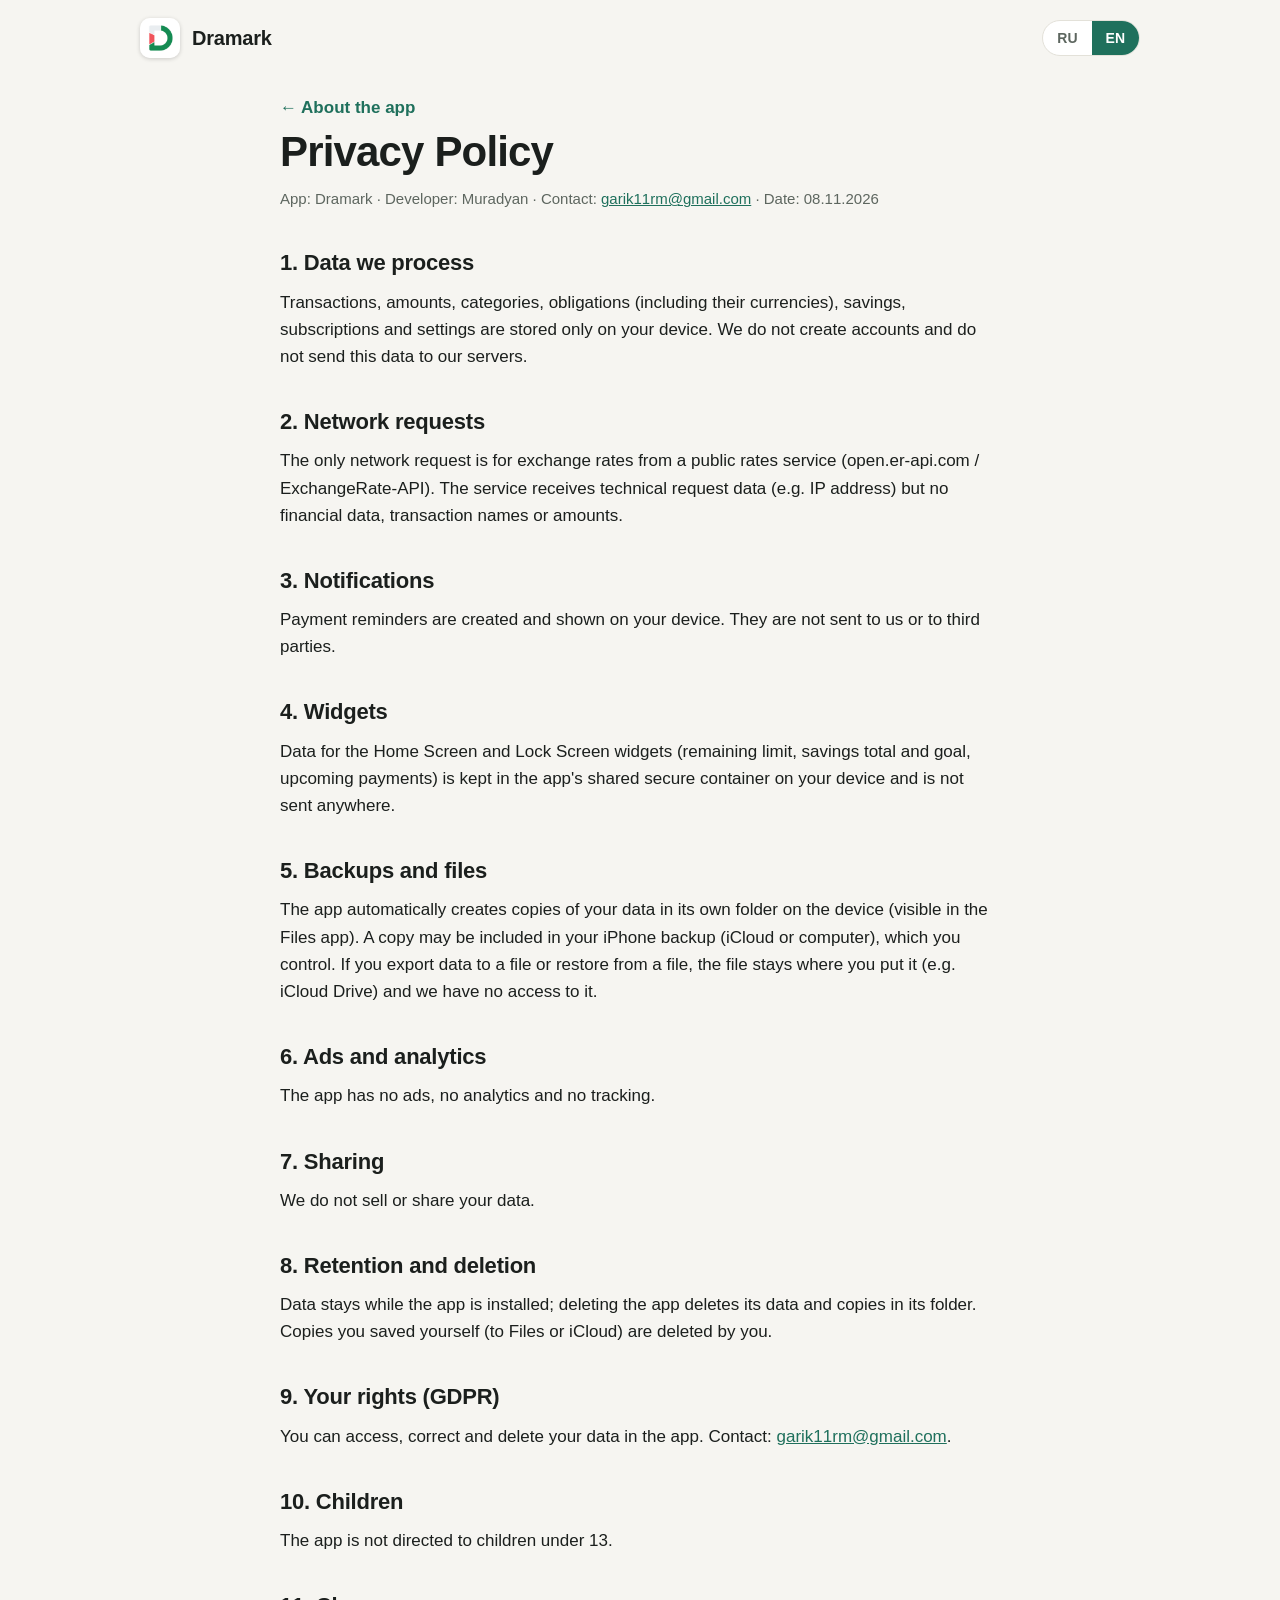
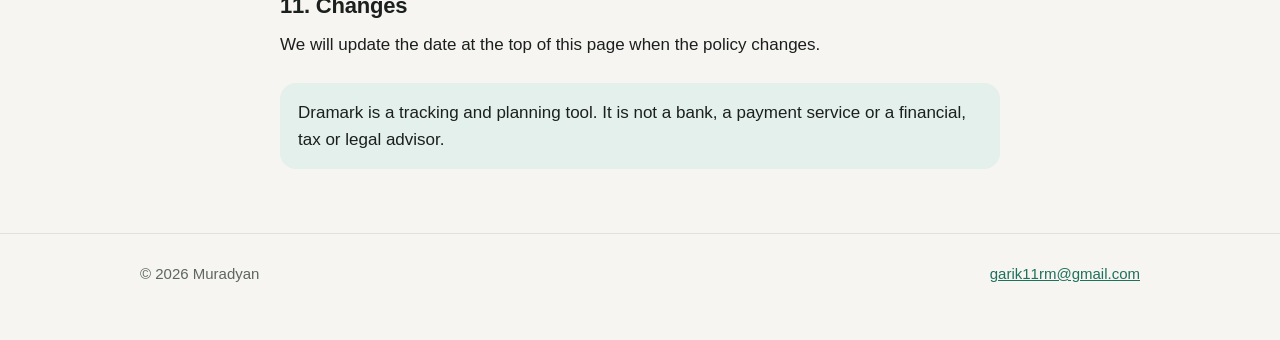
==== privacy/index.html @ 991c8ed9 "index.html" ====
<!doctype html>
<html lang="ru">
<head>
<meta charset="utf-8">
<meta name="viewport" content="width=device-width,initial-scale=1">
<title>Dramark — Политика конфиденциальности / Privacy Policy</title>
<meta name="description" content="Политика конфиденциальности приложения Dramark: данные хранятся только на вашем устройстве. Privacy Policy of the Dramark app.">
<meta name="color-scheme" content="light dark">
<meta name="theme-color" content="#1f705c">
<link rel="icon" type="image/png" href="../favicon.png">
<link rel="apple-touch-icon" href="../apple-touch-icon.png">
<link rel="stylesheet" href="../style.css">
<script>document.documentElement.className+=" js";</script>
</head>
<body><div class="wrap"><header class="top">
<a class="brand" href="../"><img src="../icon.png" alt="" width="40" height="40"><span>Dramark</span></a>
<div class="lang" role="group" aria-label="Language"><button type="button" data-set="ru" aria-pressed="true">RU</button><button type="button" data-set="en" aria-pressed="false">EN</button></div>
</header></div>
<main class="doc">
<a class="back" href="../">← <span data-l="ru">О приложении</span><span data-l="en">About the app</span></a>
<div data-l="ru">
<h1>Политика конфиденциальности</h1>
<p class="meta">Приложение: Dramark · Разработчик: Muradyan · Контакт: <a href="mailto:garik11rm@gmail.com">garik11rm@gmail.com</a> · Дата: 08.11.2026</p>
<h2>1. Какие данные мы обрабатываем</h2><p>Операции, суммы, категории, обязательства (в том числе их валюты), накопления, подписки и настройки хранятся только на вашем устройстве. Мы не создаём аккаунтов и не отправляем эти данные на свои серверы.</p><h2>2. Что отправляется в интернет</h2><p>Единственное обращение к сети — запрос курсов валют к общедоступному сервису (open.er-api.com / ExchangeRate-API). Сервис получает технические данные запроса (например, IP-адрес), но не получает ваши финансовые данные, названия и суммы операций.</p><h2>3. Уведомления</h2><p>Напоминания о платежах создаются и показываются на самом устройстве. Они не передаются нам или третьим лицам.</p><h2>4. Виджеты</h2><p>Данные для виджетов на экранах «Домой» и «Блокировка» (остаток лимита, сумма накоплений и цель, ближайшие платежи) хранятся в общем защищённом контейнере приложения на вашем устройстве и никуда не передаются.</p><h2>5. Резервные копии и файлы</h2><p>Приложение автоматически создаёт копии данных в своей папке на устройстве (она видна в приложении «Файлы»). Копия может войти в резервную копию iPhone (iCloud или компьютер), которой управляете вы. Если вы сохраняете данные в файл или восстанавливаете из файла, файл находится там, куда вы его положили (например, iCloud Drive), и мы к нему доступа не имеем.</p><h2>6. Реклама и аналитика</h2><p>Приложение не содержит рекламы, не использует аналитику и не отслеживает вас.</p><h2>7. Передача третьим лицам</h2><p>Мы не продаём и не передаём ваши данные.</p><h2>8. Хранение и удаление</h2><p>Данные хранятся, пока приложение установлено. Удаление приложения удаляет все данные и копии в его папке. Копии, которые вы сохранили сами (в файлы или iCloud), удаляются вами.</p><h2>9. Ваши права (GDPR)</h2><p>Вы вправе получать доступ к своим данным, исправлять и удалять их — всё это доступно в приложении. По вопросам: <a href="mailto:garik11rm@gmail.com">garik11rm@gmail.com</a>.</p><h2>10. Дети</h2><p>Приложение не предназначено для детей младше 13 лет.</p><h2>11. Изменения</h2><p>При изменении политики мы обновим дату вверху страницы.</p>
<p class="note">Dramark — инструмент учёта и планирования. Это не банк, не платёжный сервис и не финансовый, налоговый или юридический консультант.</p>
</div>
<div data-l="en">
<h1>Privacy Policy</h1>
<p class="meta">App: Dramark · Developer: Muradyan · Contact: <a href="mailto:garik11rm@gmail.com">garik11rm@gmail.com</a> · Date: 08.11.2026</p>
<h2>1. Data we process</h2><p>Transactions, amounts, categories, obligations (including their currencies), savings, subscriptions and settings are stored only on your device. We do not create accounts and do not send this data to our servers.</p><h2>2. Network requests</h2><p>The only network request is for exchange rates from a public rates service (open.er-api.com / ExchangeRate-API). The service receives technical request data (e.g. IP address) but no financial data, transaction names or amounts.</p><h2>3. Notifications</h2><p>Payment reminders are created and shown on your device. They are not sent to us or to third parties.</p><h2>4. Widgets</h2><p>Data for the Home Screen and Lock Screen widgets (remaining limit, savings total and goal, upcoming payments) is kept in the app's shared secure container on your device and is not sent anywhere.</p><h2>5. Backups and files</h2><p>The app automatically creates copies of your data in its own folder on the device (visible in the Files app). A copy may be included in your iPhone backup (iCloud or computer), which you control. If you export data to a file or restore from a file, the file stays where you put it (e.g. iCloud Drive) and we have no access to it.</p><h2>6. Ads and analytics</h2><p>The app has no ads, no analytics and no tracking.</p><h2>7. Sharing</h2><p>We do not sell or share your data.</p><h2>8. Retention and deletion</h2><p>Data stays while the app is installed; deleting the app deletes its data and copies in its folder. Copies you saved yourself (to Files or iCloud) are deleted by you.</p><h2>9. Your rights (GDPR)</h2><p>You can access, correct and delete your data in the app. Contact: <a href="mailto:garik11rm@gmail.com">garik11rm@gmail.com</a>.</p><h2>10. Children</h2><p>The app is not directed to children under 13.</p><h2>11. Changes</h2><p>We will update the date at the top of this page when the policy changes.</p>
<p class="note">Dramark is a tracking and planning tool. It is not a bank, a payment service or a financial, tax or legal advisor.</p>
</div>
</main>
<footer><div class="wrap"><div class="f"><div><p>© 2026 Muradyan</p></div><div><p><a href="mailto:garik11rm@gmail.com">garik11rm@gmail.com</a></p></div></div></div></footer>
<script src="../app.js"></script>
</body></html>
---- style.css ----
:root{
  --bg:#f6f5f1; --card:#ffffff; --text:#1b1f1d; --muted:#5d665f; --line:#e3e1d9;
  --brand:#1f705c; --brand-ink:#ffffff; --brand-soft:#e4f0eb; --burgundy:#8c2f3d;
  --shadow:0 1px 2px rgba(20,30,25,.05),0 8px 28px rgba(20,30,25,.07);
}
@media (prefers-color-scheme:dark){
  :root{--bg:#0f1311; --card:#171c19; --text:#eef1ee; --muted:#9aa59e; --line:#262d29;
    --brand:#31946f; --brand-soft:#16261f; --shadow:0 1px 2px rgba(0,0,0,.4),0 8px 28px rgba(0,0,0,.35);}
}
*{box-sizing:border-box}
html{-webkit-text-size-adjust:100%}
body{margin:0;background:var(--bg);color:var(--text);
  font:17px/1.6 -apple-system,BlinkMacSystemFont,"SF Pro Text","Segoe UI",Roboto,"Helvetica Neue",Arial,sans-serif;
  -webkit-font-smoothing:antialiased}
a{color:var(--brand)} a:hover{text-decoration-thickness:2px}
.wrap{max-width:1040px;margin:0 auto;padding:0 20px}
header.top{display:flex;align-items:center;justify-content:space-between;gap:12px;padding:18px 0}
.brand{display:flex;align-items:center;gap:12px;text-decoration:none;color:var(--text);font-weight:700;font-size:20px;letter-spacing:-.01em}
.brand img{width:40px;height:40px;border-radius:10px;box-shadow:0 1px 4px rgba(0,0,0,.18)}
.lang{display:inline-flex;border:1px solid var(--line);border-radius:999px;overflow:hidden;background:var(--card)}
.lang button{all:unset;cursor:pointer;padding:6px 14px;font-size:14px;font-weight:600;color:var(--muted)}
.lang button[aria-pressed="true"]{background:var(--brand);color:var(--brand-ink)}
.lang button:focus-visible{outline:2px solid var(--brand);outline-offset:-2px}

/* языки: без JS показываются оба, с JS — выбранный */
html.js [data-l]{display:none}
html.js[data-show="ru"] [data-l="ru"],html.js[data-show="en"] [data-l="en"]{display:revert}
html:not(.js) div[data-l="en"]{border-top:1px dashed var(--line);margin-top:2rem;padding-top:1rem}

.hero{display:grid;grid-template-columns:1.15fr .85fr;gap:40px;align-items:center;padding:36px 0 56px}
.hero h1{font-size:clamp(34px,5.4vw,56px);line-height:1.06;letter-spacing:-.025em;margin:0 0 16px}
.hero p.lead{font-size:clamp(18px,2.1vw,21px);color:var(--muted);margin:0 0 24px;max-width:34em}
.pill{display:inline-flex;align-items:center;gap:8px;background:var(--brand-soft);color:var(--brand);
  font-weight:600;font-size:15px;padding:8px 16px;border-radius:999px}
.pill i{width:8px;height:8px;border-radius:50%;background:var(--brand);display:inline-block}
.cta{display:flex;flex-wrap:wrap;gap:12px;align-items:center}
.btn{display:inline-block;text-decoration:none;font-weight:600;padding:12px 22px;border-radius:14px;
  background:var(--brand);color:var(--brand-ink)}
.btn.ghost{background:transparent;color:var(--brand);border:1px solid var(--line)}

/* иллюстрация: карточки в стиле виджетов приложения */
.demo{display:grid;gap:16px;justify-items:center}
.w{width:100%;max-width:330px;border-radius:26px;padding:20px 22px;color:#fff;box-shadow:var(--shadow)}
.w.limit{background:#1f705c}
.w .t{font-size:14px;opacity:.85;margin:0}
.w .v{font-size:36px;font-weight:700;letter-spacing:-.02em;margin:2px 0 12px;font-variant-numeric:tabular-nums}
.bar{height:10px;border-radius:99px;background:rgba(255,255,255,.28);overflow:hidden}
.bar b{display:block;height:100%;background:#fff;border-radius:99px}
.w .s{display:flex;justify-content:space-between;font-size:13px;opacity:.9;margin-top:8px}
.w.save{background:var(--card);color:var(--text);border:1px solid var(--line)}
.w.save .t{color:var(--muted);opacity:1}
.w.save .bar{background:var(--brand-soft)} .w.save .bar b{background:var(--brand)}
.w.pay{background:var(--card);color:var(--text);border:1px solid var(--line)}
.w.pay .t{color:var(--muted);opacity:1;margin-bottom:8px}
.row{display:flex;justify-content:space-between;gap:12px;padding:7px 0;border-top:1px solid var(--line);font-size:15px}
.row:first-of-type{border-top:0}.row span:last-child{font-variant-numeric:tabular-nums;font-weight:600}
.row small{color:var(--muted);display:block;font-size:12px;line-height:1.2}

h2{font-size:clamp(26px,3.4vw,34px);letter-spacing:-.02em;margin:0 0 8px}
.sub{color:var(--muted);margin:0 0 28px}
.grid{display:grid;grid-template-columns:repeat(3,1fr);gap:16px}
.card{background:var(--card);border:1px solid var(--line);border-radius:22px;padding:24px;box-shadow:var(--shadow)}
.card .ic{width:44px;height:44px;border-radius:13px;background:var(--brand-soft);color:var(--brand);
  display:grid;place-items:center;margin-bottom:14px}
.card svg{width:24px;height:24px;stroke:currentColor;fill:none;stroke-width:1.8;stroke-linecap:round;stroke-linejoin:round}
.card h3{font-size:19px;margin:0 0 6px;letter-spacing:-.01em}
.card p{margin:0;color:var(--muted);font-size:16px;line-height:1.55}
.facts{display:flex;flex-wrap:wrap;gap:10px;margin:28px 0 0;padding:0;list-style:none}
.facts li{border:1px solid var(--line);background:var(--card);border-radius:999px;padding:8px 16px;font-size:15px;color:var(--muted)}

.priv{margin:64px 0;background:var(--brand);color:#fff;border-radius:28px;padding:40px;display:grid;
  grid-template-columns:1fr auto;gap:24px;align-items:center}
.priv h2{margin:0 0 8px;color:#fff}.priv p{margin:0;opacity:.92;max-width:36em}
.priv .btn{background:#fff;color:#1f705c;white-space:nowrap}
footer{border-top:1px solid var(--line);padding:28px 0 48px;color:var(--muted);font-size:15px}
footer .f{display:flex;flex-wrap:wrap;gap:8px 24px;justify-content:space-between}
footer p{margin:0 0 6px}

/* страница политики */
.doc{max-width:760px;margin:0 auto;padding:12px 20px 40px}
.doc h1{font-size:clamp(30px,4.6vw,42px);letter-spacing:-.02em;line-height:1.1;margin:8px 0 12px}
.meta{color:var(--muted);font-size:15px;margin:0 0 28px}
.doc h2{font-size:22px;margin:34px 0 8px;letter-spacing:-.01em}
.doc p{margin:0 0 14px}
.doc .note{background:var(--brand-soft);border-radius:16px;padding:16px 18px;color:var(--text);margin:24px 0}
.back{display:inline-block;margin:6px 0 0;text-decoration:none;font-weight:600}

@media (max-width:820px){
  .hero{grid-template-columns:1fr;gap:28px;padding-top:12px}
  .grid{grid-template-columns:1fr 1fr}
  .priv{grid-template-columns:1fr;padding:28px 24px}
}
@media (max-width:560px){
  body{font-size:16px}
  .grid{grid-template-columns:1fr}
  .brand{font-size:18px}
}
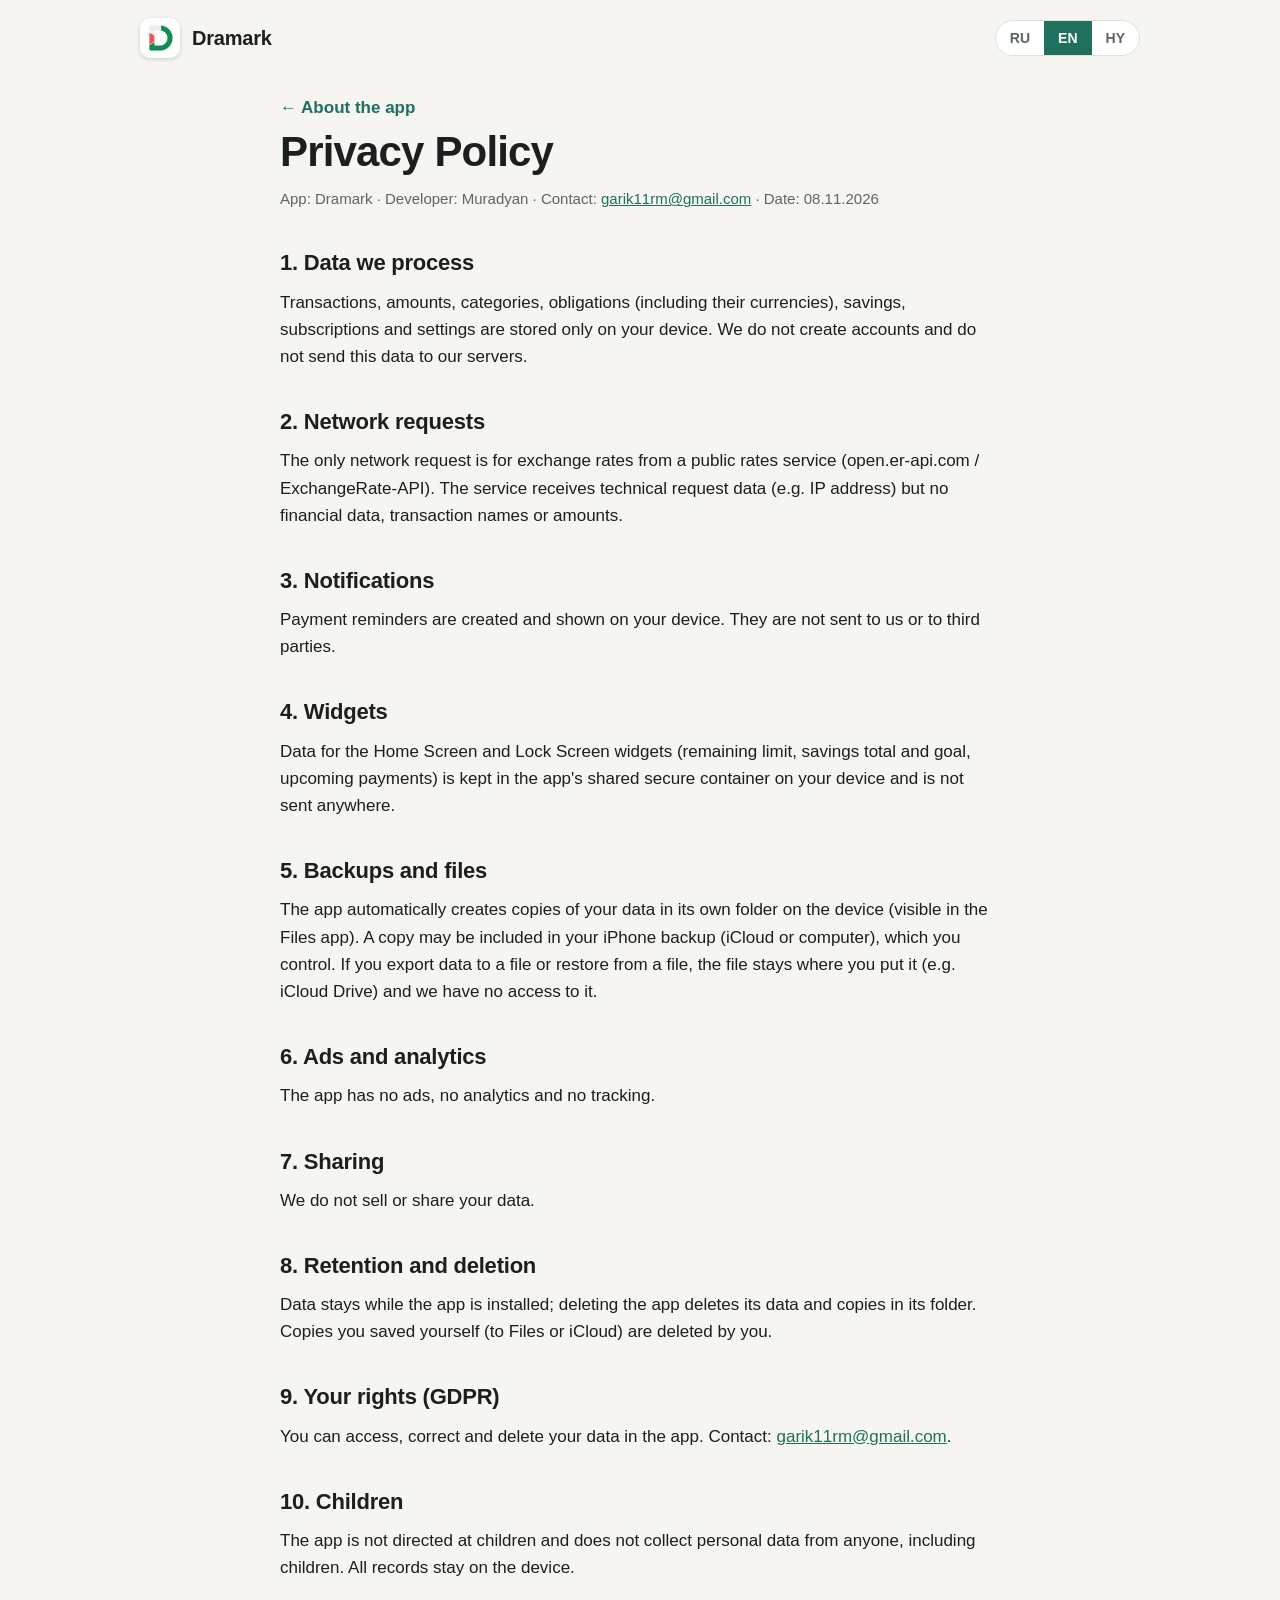
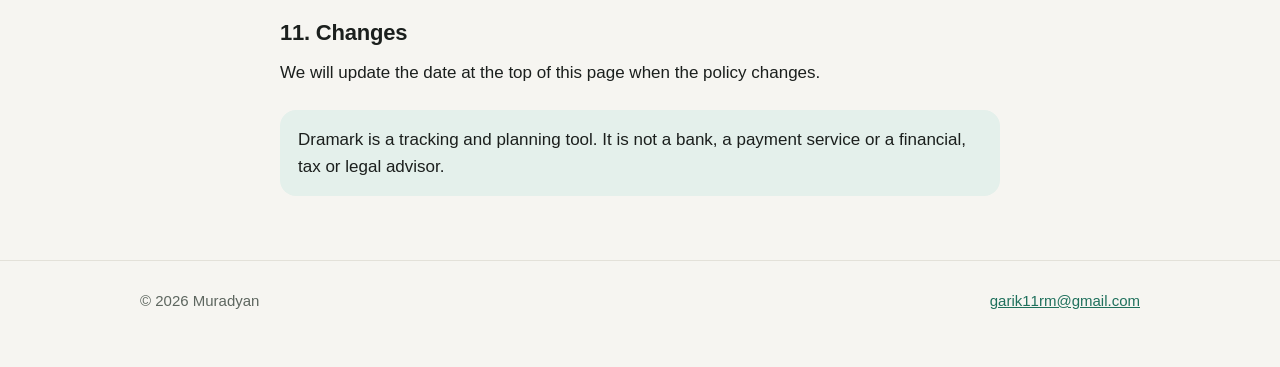
==== commit 2ad10931: "Add files via upload" ====
--- a/privacy/index.html
+++ b/privacy/index.html
@@ -3,7 +3,7 @@
 <head>
 <meta charset="utf-8">
 <meta name="viewport" content="width=device-width,initial-scale=1">
-<title>Dramark — Политика конфиденциальности / Privacy Policy</title>
+<title>Dramark — Политика конфиденциальности / Privacy Policy / Գաղտնիության քաղաքականություն</title>
 <meta name="description" content="Политика конфиденциальности приложения Dramark: данные хранятся только на вашем устройстве. Privacy Policy of the Dramark app.">
 <meta name="color-scheme" content="light dark">
 <meta name="theme-color" content="#1f705c">
@@ -14,23 +14,14 @@
 </head>
 <body><div class="wrap"><header class="top">
 <a class="brand" href="../"><img src="../icon.png" alt="" width="40" height="40"><span>Dramark</span></a>
-<div class="lang" role="group" aria-label="Language"><button type="button" data-set="ru" aria-pressed="true">RU</button><button type="button" data-set="en" aria-pressed="false">EN</button></div>
+<div class="lang" role="group" aria-label="Language"><button type="button" data-set="ru" aria-pressed="true">RU</button><button type="button" data-set="en" aria-pressed="false">EN</button><button type="button" data-set="hy" aria-pressed="false">HY</button></div>
 </header></div>
 <main class="doc">
-<a class="back" href="../">← <span data-l="ru">О приложении</span><span data-l="en">About the app</span></a>
-<div data-l="ru">
-<h1>Политика конфиденциальности</h1>
-<p class="meta">Приложение: Dramark · Разработчик: Muradyan · Контакт: <a href="mailto:garik11rm@gmail.com">garik11rm@gmail.com</a> · Дата: 08.11.2026</p>
-<h2>1. Какие данные мы обрабатываем</h2><p>Операции, суммы, категории, обязательства (в том числе их валюты), накопления, подписки и настройки хранятся только на вашем устройстве. Мы не создаём аккаунтов и не отправляем эти данные на свои серверы.</p><h2>2. Что отправляется в интернет</h2><p>Единственное обращение к сети — запрос курсов валют к общедоступному сервису (open.er-api.com / ExchangeRate-API). Сервис получает технические данные запроса (например, IP-адрес), но не получает ваши финансовые данные, названия и суммы операций.</p><h2>3. Уведомления</h2><p>Напоминания о платежах создаются и показываются на самом устройстве. Они не передаются нам или третьим лицам.</p><h2>4. Виджеты</h2><p>Данные для виджетов на экранах «Домой» и «Блокировка» (остаток лимита, сумма накоплений и цель, ближайшие платежи) хранятся в общем защищённом контейнере приложения на вашем устройстве и никуда не передаются.</p><h2>5. Резервные копии и файлы</h2><p>Приложение автоматически создаёт копии данных в своей папке на устройстве (она видна в приложении «Файлы»). Копия может войти в резервную копию iPhone (iCloud или компьютер), которой управляете вы. Если вы сохраняете данные в файл или восстанавливаете из файла, файл находится там, куда вы его положили (например, iCloud Drive), и мы к нему доступа не имеем.</p><h2>6. Реклама и аналитика</h2><p>Приложение не содержит рекламы, не использует аналитику и не отслеживает вас.</p><h2>7. Передача третьим лицам</h2><p>Мы не продаём и не передаём ваши данные.</p><h2>8. Хранение и удаление</h2><p>Данные хранятся, пока приложение установлено. Удаление приложения удаляет все данные и копии в его папке. Копии, которые вы сохранили сами (в файлы или iCloud), удаляются вами.</p><h2>9. Ваши права (GDPR)</h2><p>Вы вправе получать доступ к своим данным, исправлять и удалять их — всё это доступно в приложении. По вопросам: <a href="mailto:garik11rm@gmail.com">garik11rm@gmail.com</a>.</p><h2>10. Дети</h2><p>Приложение не предназначено для детей младше 13 лет.</p><h2>11. Изменения</h2><p>При изменении политики мы обновим дату вверху страницы.</p>
-<p class="note">Dramark — инструмент учёта и планирования. Это не банк, не платёжный сервис и не финансовый, налоговый или юридический консультант.</p>
-</div>
-<div data-l="en">
-<h1>Privacy Policy</h1>
-<p class="meta">App: Dramark · Developer: Muradyan · Contact: <a href="mailto:garik11rm@gmail.com">garik11rm@gmail.com</a> · Date: 08.11.2026</p>
-<h2>1. Data we process</h2><p>Transactions, amounts, categories, obligations (including their currencies), savings, subscriptions and settings are stored only on your device. We do not create accounts and do not send this data to our servers.</p><h2>2. Network requests</h2><p>The only network request is for exchange rates from a public rates service (open.er-api.com / ExchangeRate-API). The service receives technical request data (e.g. IP address) but no financial data, transaction names or amounts.</p><h2>3. Notifications</h2><p>Payment reminders are created and shown on your device. They are not sent to us or to third parties.</p><h2>4. Widgets</h2><p>Data for the Home Screen and Lock Screen widgets (remaining limit, savings total and goal, upcoming payments) is kept in the app's shared secure container on your device and is not sent anywhere.</p><h2>5. Backups and files</h2><p>The app automatically creates copies of your data in its own folder on the device (visible in the Files app). A copy may be included in your iPhone backup (iCloud or computer), which you control. If you export data to a file or restore from a file, the file stays where you put it (e.g. iCloud Drive) and we have no access to it.</p><h2>6. Ads and analytics</h2><p>The app has no ads, no analytics and no tracking.</p><h2>7. Sharing</h2><p>We do not sell or share your data.</p><h2>8. Retention and deletion</h2><p>Data stays while the app is installed; deleting the app deletes its data and copies in its folder. Copies you saved yourself (to Files or iCloud) are deleted by you.</p><h2>9. Your rights (GDPR)</h2><p>You can access, correct and delete your data in the app. Contact: <a href="mailto:garik11rm@gmail.com">garik11rm@gmail.com</a>.</p><h2>10. Children</h2><p>The app is not directed to children under 13.</p><h2>11. Changes</h2><p>We will update the date at the top of this page when the policy changes.</p>
-<p class="note">Dramark is a tracking and planning tool. It is not a bank, a payment service or a financial, tax or legal advisor.</p>
-</div>
+<a class="back" href="../">← <span data-l="ru">О приложении</span><span data-l="en">About the app</span><span data-l="hy">Հավելվածի մասին</span></a>
+<div data-l="ru"><h1>Политика конфиденциальности</h1><p class="meta">Приложение: Dramark · Разработчик: Muradyan · Контакт: <a href="mailto:garik11rm@gmail.com">garik11rm@gmail.com</a> · Дата: 08.11.2026</p><h2>1. Какие данные мы обрабатываем</h2><p>Операции, суммы, категории, обязательства (в том числе их валюты), накопления, подписки и настройки хранятся только на вашем устройстве. Мы не создаём аккаунтов и не отправляем эти данные на свои серверы.</p><h2>2. Что отправляется в интернет</h2><p>Единственное обращение к сети — запрос курсов валют к общедоступному сервису (open.er-api.com / ExchangeRate-API). Сервис получает технические данные запроса (например, IP-адрес), но не получает ваши финансовые данные, названия и суммы операций.</p><h2>3. Уведомления</h2><p>Напоминания о платежах создаются и показываются на самом устройстве. Они не передаются нам или третьим лицам.</p><h2>4. Виджеты</h2><p>Данные для виджетов на экранах «Домой» и «Блокировка» (остаток лимита, сумма накоплений и цель, ближайшие платежи) хранятся в общем защищённом контейнере приложения на вашем устройстве и никуда не передаются.</p><h2>5. Резервные копии и файлы</h2><p>Приложение автоматически создаёт копии данных в своей папке на устройстве (она видна в приложении «Файлы»). Копия может войти в резервную копию iPhone (iCloud или компьютер), которой управляете вы. Если вы сохраняете данные в файл или восстанавливаете из файла, файл находится там, куда вы его положили (например, iCloud Drive), и мы к нему доступа не имеем.</p><h2>6. Реклама и аналитика</h2><p>Приложение не содержит рекламы, не использует аналитику и не отслеживает вас.</p><h2>7. Передача третьим лицам</h2><p>Мы не продаём и не передаём ваши данные.</p><h2>8. Хранение и удаление</h2><p>Данные хранятся, пока приложение установлено. Удаление приложения удаляет все данные и копии в его папке. Копии, которые вы сохранили сами (в файлы или iCloud), удаляются вами.</p><h2>9. Ваши права (GDPR)</h2><p>Вы вправе получать доступ к своим данным, исправлять и удалять их — всё это доступно в приложении. По вопросам: <a href="mailto:garik11rm@gmail.com">garik11rm@gmail.com</a>.</p><h2>10. Дети</h2><p>Приложение не ориентировано на детей и не собирает персональные данные ни у кого, в том числе у детей. Все записи остаются на устройстве.</p><h2>11. Изменения</h2><p>При изменении политики мы обновим дату вверху страницы.</p><p class="note">Dramark — инструмент учёта и планирования. Это не банк, не платёжный сервис и не финансовый, налоговый или юридический консультант.</p></div>
+<div data-l="en"><h1>Privacy Policy</h1><p class="meta">App: Dramark · Developer: Muradyan · Contact: <a href="mailto:garik11rm@gmail.com">garik11rm@gmail.com</a> · Date: 08.11.2026</p><h2>1. Data we process</h2><p>Transactions, amounts, categories, obligations (including their currencies), savings, subscriptions and settings are stored only on your device. We do not create accounts and do not send this data to our servers.</p><h2>2. Network requests</h2><p>The only network request is for exchange rates from a public rates service (open.er-api.com / ExchangeRate-API). The service receives technical request data (e.g. IP address) but no financial data, transaction names or amounts.</p><h2>3. Notifications</h2><p>Payment reminders are created and shown on your device. They are not sent to us or to third parties.</p><h2>4. Widgets</h2><p>Data for the Home Screen and Lock Screen widgets (remaining limit, savings total and goal, upcoming payments) is kept in the app's shared secure container on your device and is not sent anywhere.</p><h2>5. Backups and files</h2><p>The app automatically creates copies of your data in its own folder on the device (visible in the Files app). A copy may be included in your iPhone backup (iCloud or computer), which you control. If you export data to a file or restore from a file, the file stays where you put it (e.g. iCloud Drive) and we have no access to it.</p><h2>6. Ads and analytics</h2><p>The app has no ads, no analytics and no tracking.</p><h2>7. Sharing</h2><p>We do not sell or share your data.</p><h2>8. Retention and deletion</h2><p>Data stays while the app is installed; deleting the app deletes its data and copies in its folder. Copies you saved yourself (to Files or iCloud) are deleted by you.</p><h2>9. Your rights (GDPR)</h2><p>You can access, correct and delete your data in the app. Contact: <a href="mailto:garik11rm@gmail.com">garik11rm@gmail.com</a>.</p><h2>10. Children</h2><p>The app is not directed at children and does not collect personal data from anyone, including children. All records stay on the device.</p><h2>11. Changes</h2><p>We will update the date at the top of this page when the policy changes.</p><p class="note">Dramark is a tracking and planning tool. It is not a bank, a payment service or a financial, tax or legal advisor.</p></div>
+<div data-l="hy"><h1>Գաղտնիության քաղաքականություն</h1><p class="meta">Հավելված՝ Dramark · Մշակող՝ Muradyan · Կապ՝ <a href="mailto:garik11rm@gmail.com">garik11rm@gmail.com</a> · Ամսաթիվ՝ 08.11.2026</p><h2>1. Ինչ տվյալներ ենք մշակում</h2><p>Գործարքները, գումարները, կատեգորիաները, պարտավորությունները (այդ թվում՝ դրանց արժույթները), խնայողությունները, բաժանորդագրությունները և կարգավորումները պահվում են միայն ձեր սարքում։ Մենք հաշիվներ չենք ստեղծում և այս տվյալները չենք ուղարկում մեր սերվերներին։</p><h2>2. Ինչ է ուղարկվում ինտերնետ</h2><p>Ցանցային միակ հարցումը արժույթների փոխարժեքների հարցումն է հանրային ծառայությունից (open.er-api.com / ExchangeRate-API)։ Ծառայությունը ստանում է հարցման տեխնիկական տվյալները (օրինակ՝ IP հասցեն), բայց չի ստանում ձեր ֆինանսական տվյալները, գործարքների անվանումները և գումարները։</p><h2>3. Ծանուցումներ</h2><p>Վճարումների հիշեցումները ստեղծվում և ցուցադրվում են հենց սարքում։ Դրանք չեն փոխանցվում մեզ կամ երրորդ կողմերին։</p><h2>4. Վիջեթներ</h2><p>«Գլխավոր» և կողպման էկրանների վիջեթների տվյալները (ծախսերի սահմանի մնացորդ, խնայողությունների գումար և նպատակ, մոտակա վճարումներ) պահվում են հավելվածի ընդհանուր պաշտպանված կոնտեյներում ձեր սարքում և ոչ ոքի չեն փոխանցվում։</p><h2>5. Պահուստային պատճեններ և ֆայլեր</h2><p>Հավելվածն ինքնաբերաբար ստեղծում է տվյալների պատճեններ սարքում՝ իր թղթապանակում (այն երևում է «Ֆայլեր» հավելվածում)։ Պատճենը կարող է ներառվել ձեր iPhone-ի պահուստային պատճենում (iCloud կամ համակարգիչ), որը կառավարում եք դուք։ Եթե տվյալները պահում եք ֆայլի մեջ կամ վերականգնում ֆայլից, ֆայլը գտնվում է այնտեղ, որտեղ դուք այն դրել եք (օրինակ՝ iCloud Drive-ում), և մենք դրան հասանելիություն չունենք։</p><h2>6. Գովազդ և վերլուծություն</h2><p>Հավելվածը գովազդ չի պարունակում, վերլուծություն չի օգտագործում և չի հետևում ձեզ։</p><h2>7. Փոխանցում երրորդ կողմերին</h2><p>Մենք չենք վաճառում և չենք փոխանցում ձեր տվյալները։</p><h2>8. Պահպանում և ջնջում</h2><p>Տվյալները պահվում են, քանի դեռ հավելվածը տեղադրված է։ Հավելվածը ջնջելիս ջնջվում են դրա թղթապանակի բոլոր տվյալներն ու պատճենները։ Այն պատճենները, որոնք դուք ինքներդ եք պահել (ֆայլերում կամ iCloud-ում), ջնջում եք դուք։</p><h2>9. Ձեր իրավունքները (GDPR)</h2><p>Դուք իրավունք ունեք ստանալ մուտք դեպի ձեր տվյալները, ուղղել և ջնջել դրանք. այս ամենը հասանելի է հավելվածում։ Հարցերի դեպքում՝ <a href="mailto:garik11rm@gmail.com">garik11rm@gmail.com</a>։</p><h2>10. Երեխաներ</h2><p>Հավելվածը ուղղված չէ երեխաներին և որևէ մեկից՝ այդ թվում երեխաներից, անձնական տվյալներ չի հավաքում։ Բոլոր գրառումները մնում են սարքում։</p><h2>11. Փոփոխություններ</h2><p>Քաղաքականության փոփոխության դեպքում մենք կթարմացնենք էջի վերևում նշված ամսաթիվը։</p><p class="note">Dramark-ը հաշվառման և պլանավորման գործիք է։ Այն բանկ չէ, վճարային ծառայություն չէ և ֆինանսական, հարկային կամ իրավաբանական խորհրդատու չէ։</p></div>
 </main>
 <footer><div class="wrap"><div class="f"><div><p>© 2026 Muradyan</p></div><div><p><a href="mailto:garik11rm@gmail.com">garik11rm@gmail.com</a></p></div></div></div></footer>
 <script src="../app.js"></script>
-</body></html>
+</body></html>
--- a/style.css
+++ b/style.css
@@ -10,7 +10,7 @@
 *{box-sizing:border-box}
 html{-webkit-text-size-adjust:100%}
 body{margin:0;background:var(--bg);color:var(--text);
-  font:17px/1.6 -apple-system,BlinkMacSystemFont,"SF Pro Text","Segoe UI",Roboto,"Helvetica Neue",Arial,sans-serif;
+  font:17px/1.6 -apple-system,BlinkMacSystemFont,"SF Pro Text","Segoe UI",Roboto,"Helvetica Neue","Noto Sans Armenian",Sylfaen,Arial,sans-serif;
   -webkit-font-smoothing:antialiased}
 a{color:var(--brand)} a:hover{text-decoration-thickness:2px}
 .wrap{max-width:1040px;margin:0 auto;padding:0 20px}
@@ -24,8 +24,8 @@
 
 /* языки: без JS показываются оба, с JS — выбранный */
 html.js [data-l]{display:none}
-html.js[data-show="ru"] [data-l="ru"],html.js[data-show="en"] [data-l="en"]{display:revert}
-html:not(.js) div[data-l="en"]{border-top:1px dashed var(--line);margin-top:2rem;padding-top:1rem}
+html.js[data-show="ru"] [data-l="ru"],html.js[data-show="en"] [data-l="en"],html.js[data-show="hy"] [data-l="hy"]{display:revert}
+html:not(.js) div[data-l="en"],html:not(.js) div[data-l="hy"]{border-top:1px dashed var(--line);margin-top:2rem;padding-top:1rem}
 
 .hero{display:grid;grid-template-columns:1.15fr .85fr;gap:40px;align-items:center;padding:36px 0 56px}
 .hero h1{font-size:clamp(34px,5.4vw,56px);line-height:1.06;letter-spacing:-.025em;margin:0 0 16px}
@@ -88,7 +88,8 @@
 @media (max-width:820px){
   .hero{grid-template-columns:1fr;gap:28px;padding-top:12px}
   .grid{grid-template-columns:1fr 1fr}
-  .priv{grid-template-columns:1fr;padding:28px 24px}
+  .priv{grid-template-columns:minmax(0,1fr);padding:28px 24px}
+  .priv .btn{white-space:normal;text-align:center}
 }
 @media (max-width:560px){
   body{font-size:16px}
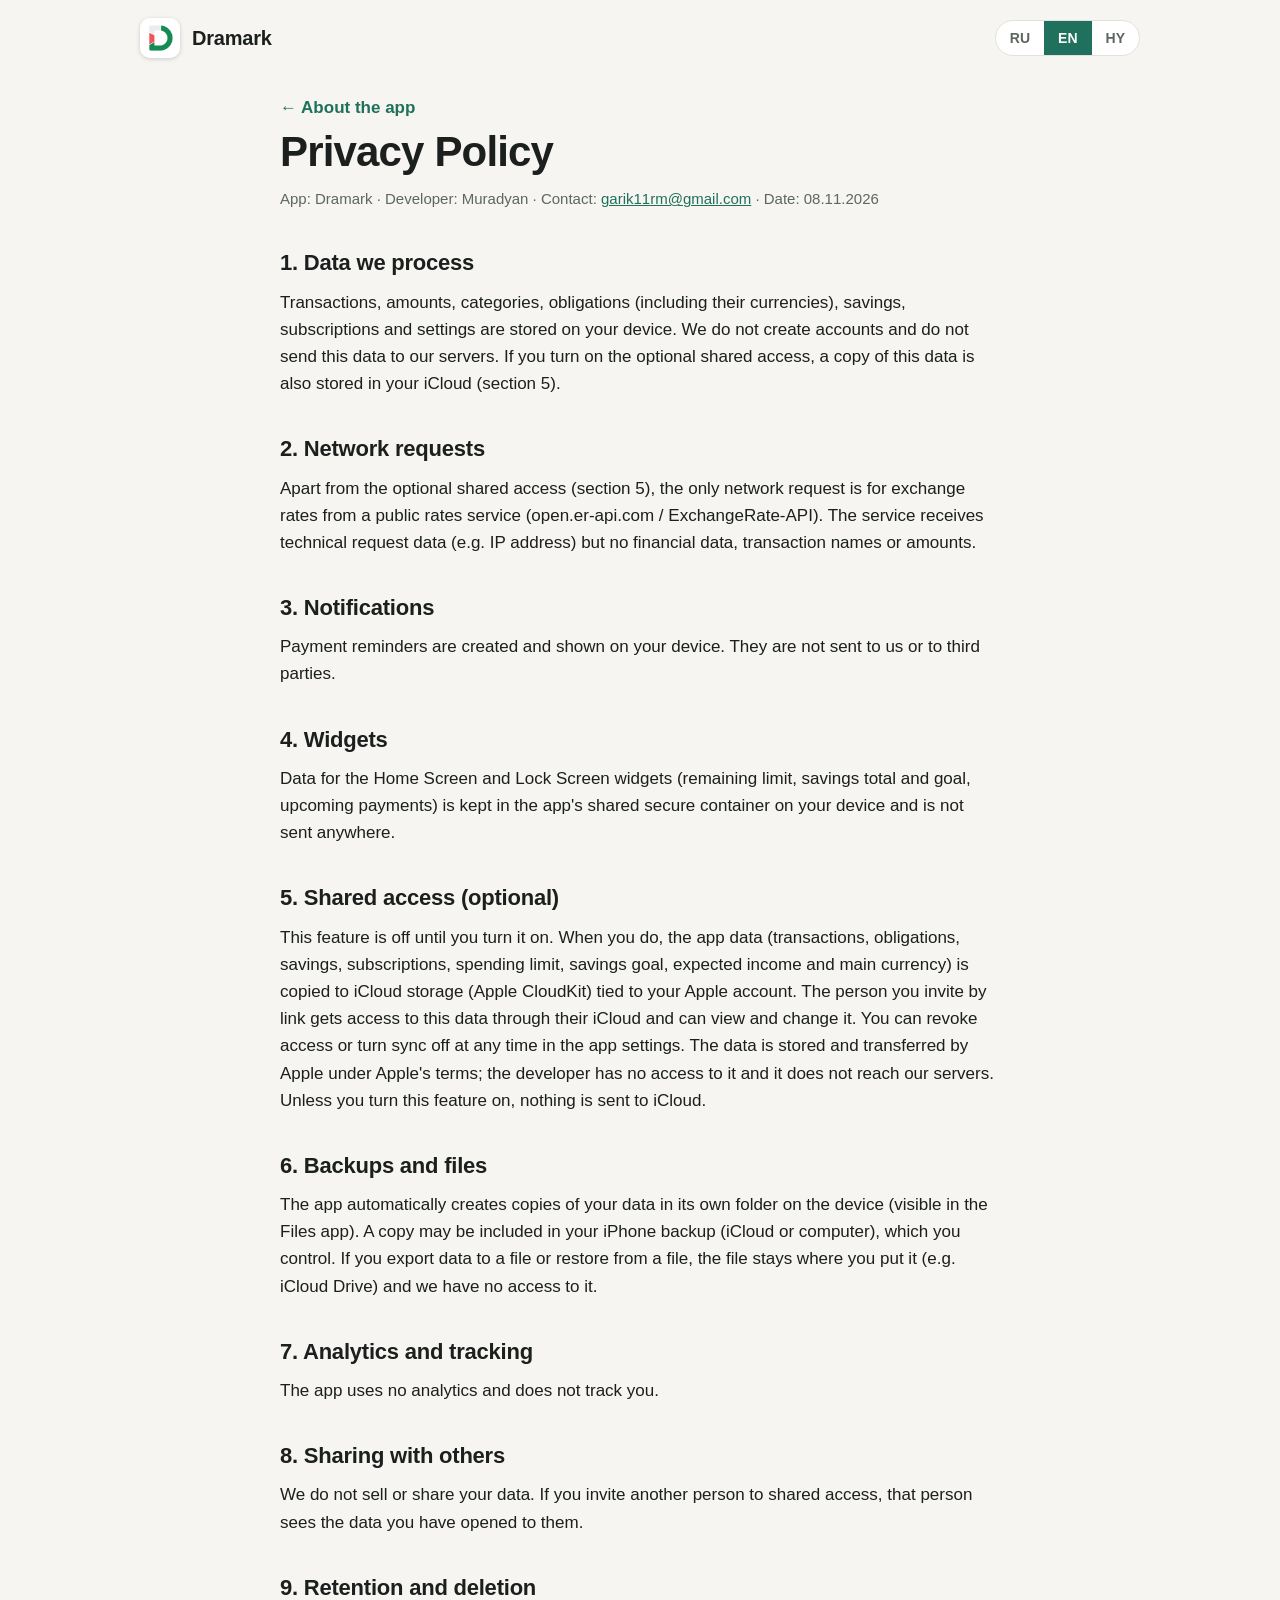
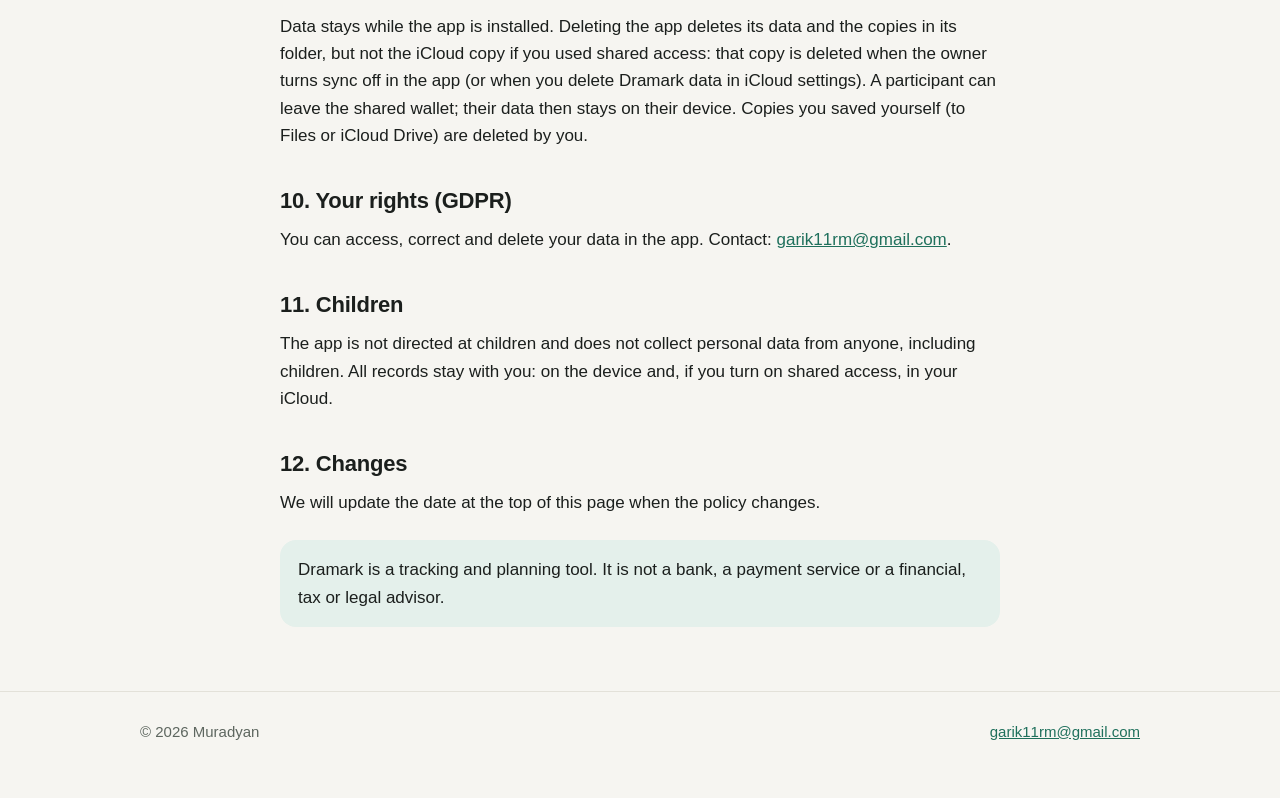
==== commit cde1eaa9: "Add files via upload" ====
--- a/privacy/index.html
+++ b/privacy/index.html
@@ -18,9 +18,9 @@
 </header></div>
 <main class="doc">
 <a class="back" href="../">← <span data-l="ru">О приложении</span><span data-l="en">About the app</span><span data-l="hy">Հավելվածի մասին</span></a>
-<div data-l="ru"><h1>Политика конфиденциальности</h1><p class="meta">Приложение: Dramark · Разработчик: Muradyan · Контакт: <a href="mailto:garik11rm@gmail.com">garik11rm@gmail.com</a> · Дата: 08.11.2026</p><h2>1. Какие данные мы обрабатываем</h2><p>Операции, суммы, категории, обязательства (в том числе их валюты), накопления, подписки и настройки хранятся только на вашем устройстве. Мы не создаём аккаунтов и не отправляем эти данные на свои серверы.</p><h2>2. Что отправляется в интернет</h2><p>Единственное обращение к сети — запрос курсов валют к общедоступному сервису (open.er-api.com / ExchangeRate-API). Сервис получает технические данные запроса (например, IP-адрес), но не получает ваши финансовые данные, названия и суммы операций.</p><h2>3. Уведомления</h2><p>Напоминания о платежах создаются и показываются на самом устройстве. Они не передаются нам или третьим лицам.</p><h2>4. Виджеты</h2><p>Данные для виджетов на экранах «Домой» и «Блокировка» (остаток лимита, сумма накоплений и цель, ближайшие платежи) хранятся в общем защищённом контейнере приложения на вашем устройстве и никуда не передаются.</p><h2>5. Резервные копии и файлы</h2><p>Приложение автоматически создаёт копии данных в своей папке на устройстве (она видна в приложении «Файлы»). Копия может войти в резервную копию iPhone (iCloud или компьютер), которой управляете вы. Если вы сохраняете данные в файл или восстанавливаете из файла, файл находится там, куда вы его положили (например, iCloud Drive), и мы к нему доступа не имеем.</p><h2>6. Реклама и аналитика</h2><p>Приложение не содержит рекламы, не использует аналитику и не отслеживает вас.</p><h2>7. Передача третьим лицам</h2><p>Мы не продаём и не передаём ваши данные.</p><h2>8. Хранение и удаление</h2><p>Данные хранятся, пока приложение установлено. Удаление приложения удаляет все данные и копии в его папке. Копии, которые вы сохранили сами (в файлы или iCloud), удаляются вами.</p><h2>9. Ваши права (GDPR)</h2><p>Вы вправе получать доступ к своим данным, исправлять и удалять их — всё это доступно в приложении. По вопросам: <a href="mailto:garik11rm@gmail.com">garik11rm@gmail.com</a>.</p><h2>10. Дети</h2><p>Приложение не ориентировано на детей и не собирает персональные данные ни у кого, в том числе у детей. Все записи остаются на устройстве.</p><h2>11. Изменения</h2><p>При изменении политики мы обновим дату вверху страницы.</p><p class="note">Dramark — инструмент учёта и планирования. Это не банк, не платёжный сервис и не финансовый, налоговый или юридический консультант.</p></div>
-<div data-l="en"><h1>Privacy Policy</h1><p class="meta">App: Dramark · Developer: Muradyan · Contact: <a href="mailto:garik11rm@gmail.com">garik11rm@gmail.com</a> · Date: 08.11.2026</p><h2>1. Data we process</h2><p>Transactions, amounts, categories, obligations (including their currencies), savings, subscriptions and settings are stored only on your device. We do not create accounts and do not send this data to our servers.</p><h2>2. Network requests</h2><p>The only network request is for exchange rates from a public rates service (open.er-api.com / ExchangeRate-API). The service receives technical request data (e.g. IP address) but no financial data, transaction names or amounts.</p><h2>3. Notifications</h2><p>Payment reminders are created and shown on your device. They are not sent to us or to third parties.</p><h2>4. Widgets</h2><p>Data for the Home Screen and Lock Screen widgets (remaining limit, savings total and goal, upcoming payments) is kept in the app's shared secure container on your device and is not sent anywhere.</p><h2>5. Backups and files</h2><p>The app automatically creates copies of your data in its own folder on the device (visible in the Files app). A copy may be included in your iPhone backup (iCloud or computer), which you control. If you export data to a file or restore from a file, the file stays where you put it (e.g. iCloud Drive) and we have no access to it.</p><h2>6. Ads and analytics</h2><p>The app has no ads, no analytics and no tracking.</p><h2>7. Sharing</h2><p>We do not sell or share your data.</p><h2>8. Retention and deletion</h2><p>Data stays while the app is installed; deleting the app deletes its data and copies in its folder. Copies you saved yourself (to Files or iCloud) are deleted by you.</p><h2>9. Your rights (GDPR)</h2><p>You can access, correct and delete your data in the app. Contact: <a href="mailto:garik11rm@gmail.com">garik11rm@gmail.com</a>.</p><h2>10. Children</h2><p>The app is not directed at children and does not collect personal data from anyone, including children. All records stay on the device.</p><h2>11. Changes</h2><p>We will update the date at the top of this page when the policy changes.</p><p class="note">Dramark is a tracking and planning tool. It is not a bank, a payment service or a financial, tax or legal advisor.</p></div>
-<div data-l="hy"><h1>Գաղտնիության քաղաքականություն</h1><p class="meta">Հավելված՝ Dramark · Մշակող՝ Muradyan · Կապ՝ <a href="mailto:garik11rm@gmail.com">garik11rm@gmail.com</a> · Ամսաթիվ՝ 08.11.2026</p><h2>1. Ինչ տվյալներ ենք մշակում</h2><p>Գործարքները, գումարները, կատեգորիաները, պարտավորությունները (այդ թվում՝ դրանց արժույթները), խնայողությունները, բաժանորդագրությունները և կարգավորումները պահվում են միայն ձեր սարքում։ Մենք հաշիվներ չենք ստեղծում և այս տվյալները չենք ուղարկում մեր սերվերներին։</p><h2>2. Ինչ է ուղարկվում ինտերնետ</h2><p>Ցանցային միակ հարցումը արժույթների փոխարժեքների հարցումն է հանրային ծառայությունից (open.er-api.com / ExchangeRate-API)։ Ծառայությունը ստանում է հարցման տեխնիկական տվյալները (օրինակ՝ IP հասցեն), բայց չի ստանում ձեր ֆինանսական տվյալները, գործարքների անվանումները և գումարները։</p><h2>3. Ծանուցումներ</h2><p>Վճարումների հիշեցումները ստեղծվում և ցուցադրվում են հենց սարքում։ Դրանք չեն փոխանցվում մեզ կամ երրորդ կողմերին։</p><h2>4. Վիջեթներ</h2><p>«Գլխավոր» և կողպման էկրանների վիջեթների տվյալները (ծախսերի սահմանի մնացորդ, խնայողությունների գումար և նպատակ, մոտակա վճարումներ) պահվում են հավելվածի ընդհանուր պաշտպանված կոնտեյներում ձեր սարքում և ոչ ոքի չեն փոխանցվում։</p><h2>5. Պահուստային պատճեններ և ֆայլեր</h2><p>Հավելվածն ինքնաբերաբար ստեղծում է տվյալների պատճեններ սարքում՝ իր թղթապանակում (այն երևում է «Ֆայլեր» հավելվածում)։ Պատճենը կարող է ներառվել ձեր iPhone-ի պահուստային պատճենում (iCloud կամ համակարգիչ), որը կառավարում եք դուք։ Եթե տվյալները պահում եք ֆայլի մեջ կամ վերականգնում ֆայլից, ֆայլը գտնվում է այնտեղ, որտեղ դուք այն դրել եք (օրինակ՝ iCloud Drive-ում), և մենք դրան հասանելիություն չունենք։</p><h2>6. Գովազդ և վերլուծություն</h2><p>Հավելվածը գովազդ չի պարունակում, վերլուծություն չի օգտագործում և չի հետևում ձեզ։</p><h2>7. Փոխանցում երրորդ կողմերին</h2><p>Մենք չենք վաճառում և չենք փոխանցում ձեր տվյալները։</p><h2>8. Պահպանում և ջնջում</h2><p>Տվյալները պահվում են, քանի դեռ հավելվածը տեղադրված է։ Հավելվածը ջնջելիս ջնջվում են դրա թղթապանակի բոլոր տվյալներն ու պատճենները։ Այն պատճենները, որոնք դուք ինքներդ եք պահել (ֆայլերում կամ iCloud-ում), ջնջում եք դուք։</p><h2>9. Ձեր իրավունքները (GDPR)</h2><p>Դուք իրավունք ունեք ստանալ մուտք դեպի ձեր տվյալները, ուղղել և ջնջել դրանք. այս ամենը հասանելի է հավելվածում։ Հարցերի դեպքում՝ <a href="mailto:garik11rm@gmail.com">garik11rm@gmail.com</a>։</p><h2>10. Երեխաներ</h2><p>Հավելվածը ուղղված չէ երեխաներին և որևէ մեկից՝ այդ թվում երեխաներից, անձնական տվյալներ չի հավաքում։ Բոլոր գրառումները մնում են սարքում։</p><h2>11. Փոփոխություններ</h2><p>Քաղաքականության փոփոխության դեպքում մենք կթարմացնենք էջի վերևում նշված ամսաթիվը։</p><p class="note">Dramark-ը հաշվառման և պլանավորման գործիք է։ Այն բանկ չէ, վճարային ծառայություն չէ և ֆինանսական, հարկային կամ իրավաբանական խորհրդատու չէ։</p></div>
+<div data-l="ru"><h1>Политика конфиденциальности</h1><p class="meta">Приложение: Dramark · Разработчик: Muradyan · Контакт: <a href="mailto:garik11rm@gmail.com">garik11rm@gmail.com</a> · Дата: 08.11.2026</p><h2>1. Какие данные мы обрабатываем</h2><p>Операции, суммы, категории, обязательства (в том числе их валюты), накопления, подписки и настройки хранятся на вашем устройстве. Мы не создаём аккаунтов и не отправляем эти данные на свои серверы. Если вы включите необязательный совместный доступ, копия этих данных будет храниться и в вашем iCloud (раздел 5).</p><h2>2. Что отправляется в интернет</h2><p>Кроме необязательного совместного доступа (раздел 5), единственное обращение к сети — запрос курсов валют к общедоступному сервису (open.er-api.com / ExchangeRate-API). Сервис получает технические данные запроса (например, IP-адрес), но не получает ваши финансовые данные, названия и суммы операций.</p><h2>3. Уведомления</h2><p>Напоминания о платежах создаются и показываются на самом устройстве. Они не передаются нам или третьим лицам.</p><h2>4. Виджеты</h2><p>Данные для виджетов на экранах «Домой» и «Блокировка» (остаток лимита, сумма накоплений и цель, ближайшие платежи) хранятся в общем защищённом контейнере приложения на вашем устройстве и никуда не передаются.</p><h2>5. Совместный доступ (необязательно)</h2><p>Эта функция выключена, пока вы сами её не включите. При включении данные приложения (операции, обязательства, накопления, подписки, лимит, цель накоплений, ожидаемый доход и основная валюта) копируются в хранилище iCloud (Apple CloudKit), привязанное к вашей учётной записи Apple. Человек, которого вы пригласите по ссылке, получает доступ к этим данным через свой iCloud и может их просматривать и изменять. Вы можете в любой момент отозвать доступ или отключить синхронизацию в настройках приложения. Данные хранятся и передаются средствами Apple на условиях Apple; у разработчика нет доступа к ним, и они не попадают на наши серверы. Без включения этой функции в iCloud ничего не отправляется.</p><h2>6. Резервные копии и файлы</h2><p>Приложение автоматически создаёт копии данных в своей папке на устройстве (она видна в приложении «Файлы»). Копия может войти в резервную копию iPhone (iCloud или компьютер), которой управляете вы. Если вы сохраняете данные в файл или восстанавливаете из файла, файл находится там, куда вы его положили (например, iCloud Drive), и мы к нему доступа не имеем.</p><h2>7. Аналитика и отслеживание</h2><p>Приложение не использует аналитику и не отслеживает вас.</p><h2>8. Передача третьим лицам</h2><p>Мы не продаём и не передаём ваши данные. Если вы приглашаете другого человека к совместному доступу, он видит данные, к которым вы открыли доступ.</p><h2>9. Хранение и удаление</h2><p>Данные хранятся, пока приложение установлено. Удаление приложения удаляет все данные и копии в его папке, но не копию в iCloud, если вы включали совместный доступ: она удаляется, когда владелец отключает синхронизацию в приложении (или вы удаляете данные Dramark в настройках iCloud). Участник может выйти из общего кошелька, при этом его данные остаются на устройстве. Копии, которые вы сохранили сами (в файлы или iCloud Drive), удаляются вами.</p><h2>10. Ваши права (GDPR)</h2><p>Вы вправе получать доступ к своим данным, исправлять и удалять их — всё это доступно в приложении. По вопросам: <a href="mailto:garik11rm@gmail.com">garik11rm@gmail.com</a>.</p><h2>11. Дети</h2><p>Приложение не ориентировано на детей и не собирает персональные данные ни у кого, в том числе у детей. Все записи остаются у вас: на устройстве и, если вы включили совместный доступ, в вашем iCloud.</p><h2>12. Изменения</h2><p>При изменении политики мы обновим дату вверху страницы.</p><p class="note">Dramark — инструмент учёта и планирования. Это не банк, не платёжный сервис и не финансовый, налоговый или юридический консультант.</p></div>
+<div data-l="en"><h1>Privacy Policy</h1><p class="meta">App: Dramark · Developer: Muradyan · Contact: <a href="mailto:garik11rm@gmail.com">garik11rm@gmail.com</a> · Date: 08.11.2026</p><h2>1. Data we process</h2><p>Transactions, amounts, categories, obligations (including their currencies), savings, subscriptions and settings are stored on your device. We do not create accounts and do not send this data to our servers. If you turn on the optional shared access, a copy of this data is also stored in your iCloud (section 5).</p><h2>2. Network requests</h2><p>Apart from the optional shared access (section 5), the only network request is for exchange rates from a public rates service (open.er-api.com / ExchangeRate-API). The service receives technical request data (e.g. IP address) but no financial data, transaction names or amounts.</p><h2>3. Notifications</h2><p>Payment reminders are created and shown on your device. They are not sent to us or to third parties.</p><h2>4. Widgets</h2><p>Data for the Home Screen and Lock Screen widgets (remaining limit, savings total and goal, upcoming payments) is kept in the app's shared secure container on your device and is not sent anywhere.</p><h2>5. Shared access (optional)</h2><p>This feature is off until you turn it on. When you do, the app data (transactions, obligations, savings, subscriptions, spending limit, savings goal, expected income and main currency) is copied to iCloud storage (Apple CloudKit) tied to your Apple account. The person you invite by link gets access to this data through their iCloud and can view and change it. You can revoke access or turn sync off at any time in the app settings. The data is stored and transferred by Apple under Apple's terms; the developer has no access to it and it does not reach our servers. Unless you turn this feature on, nothing is sent to iCloud.</p><h2>6. Backups and files</h2><p>The app automatically creates copies of your data in its own folder on the device (visible in the Files app). A copy may be included in your iPhone backup (iCloud or computer), which you control. If you export data to a file or restore from a file, the file stays where you put it (e.g. iCloud Drive) and we have no access to it.</p><h2>7. Analytics and tracking</h2><p>The app uses no analytics and does not track you.</p><h2>8. Sharing with others</h2><p>We do not sell or share your data. If you invite another person to shared access, that person sees the data you have opened to them.</p><h2>9. Retention and deletion</h2><p>Data stays while the app is installed. Deleting the app deletes its data and the copies in its folder, but not the iCloud copy if you used shared access: that copy is deleted when the owner turns sync off in the app (or when you delete Dramark data in iCloud settings). A participant can leave the shared wallet; their data then stays on their device. Copies you saved yourself (to Files or iCloud Drive) are deleted by you.</p><h2>10. Your rights (GDPR)</h2><p>You can access, correct and delete your data in the app. Contact: <a href="mailto:garik11rm@gmail.com">garik11rm@gmail.com</a>.</p><h2>11. Children</h2><p>The app is not directed at children and does not collect personal data from anyone, including children. All records stay with you: on the device and, if you turn on shared access, in your iCloud.</p><h2>12. Changes</h2><p>We will update the date at the top of this page when the policy changes.</p><p class="note">Dramark is a tracking and planning tool. It is not a bank, a payment service or a financial, tax or legal advisor.</p></div>
+<div data-l="hy"><h1>Գաղտնիության քաղաքականություն</h1><p class="meta">Հավելված՝ Dramark · Մշակող՝ Muradyan · Կապ՝ <a href="mailto:garik11rm@gmail.com">garik11rm@gmail.com</a> · Ամսաթիվ՝ 08.11.2026</p><h2>1. Ինչ տվյալներ ենք մշակում</h2><p>Գործարքները, գումարները, կատեգորիաները, պարտավորությունները (այդ թվում՝ դրանց արժույթները), խնայողությունները, բաժանորդագրությունները և կարգավորումները պահվում են ձեր սարքում։ Մենք հաշիվներ չենք ստեղծում և այս տվյալները չենք ուղարկում մեր սերվերներին։ Եթե միացնեք ոչ պարտադիր համատեղ մուտքը, այս տվյալների պատճենը կպահվի նաև ձեր iCloud-ում (բաժին 5)։</p><h2>2. Ինչ է ուղարկվում ինտերնետ</h2><p>Ոչ պարտադիր համատեղ մուտքից (բաժին 5) բացի՝ ցանցային միակ հարցումը արժույթների փոխարժեքների հարցումն է հանրային ծառայությունից (open.er-api.com / ExchangeRate-API)։ Ծառայությունը ստանում է հարցման տեխնիկական տվյալները (օրինակ՝ IP հասցեն), բայց չի ստանում ձեր ֆինանսական տվյալները, գործարքների անվանումները և գումարները։</p><h2>3. Ծանուցումներ</h2><p>Վճարումների հիշեցումները ստեղծվում և ցուցադրվում են հենց սարքում։ Դրանք չեն փոխանցվում մեզ կամ երրորդ կողմերին։</p><h2>4. Վիջեթներ</h2><p>«Գլխավոր» և կողպման էկրանների վիջեթների տվյալները (ծախսերի սահմանի մնացորդ, խնայողությունների գումար և նպատակ, մոտակա վճարումներ) պահվում են հավելվածի ընդհանուր պաշտպանված կոնտեյներում ձեր սարքում և ոչ ոքի չեն փոխանցվում։</p><h2>5. Համատեղ մուտք (ոչ պարտադիր)</h2><p>Այս գործառույթը անջատված է, քանի դեռ ինքներդ չեք միացրել այն։ Միացնելիս հավելվածի տվյալները (գործարքներ, պարտավորություններ, խնայողություններ, բաժանորդագրություններ, ծախսերի սահման, խնայողության նպատակ, ակնկալվող եկամուտ և հիմնական արժույթ) պատճենվում են iCloud-ի (Apple CloudKit) պահոցում, որը կապված է ձեր Apple հաշվի հետ։ Այն անձը, որին հրավիրում եք հղումով, մուտք է ստանում այդ տվյալներին իր iCloud-ի միջոցով և կարող է դիտել ու փոփոխել դրանք։ Դուք ցանկացած պահի կարող եք հետ կանչել մուտքը կամ անջատել համաժամեցումը հավելվածի կարգավորումներում։ Տվյալները պահվում և փոխանցվում են Apple-ի միջոցներով՝ Apple-ի պայմաններով. մշակողը դրանց հասանելիություն չունի, և դրանք չեն հայտնվում մեր սերվերներում։ Եթե այս գործառույթը չեք միացրել, iCloud-ում ոչինչ չի ուղարկվում։</p><h2>6. Պահուստային պատճեններ և ֆայլեր</h2><p>Հավելվածն ինքնաբերաբար ստեղծում է տվյալների պատճեններ սարքում՝ իր թղթապանակում (այն երևում է «Ֆայլեր» հավելվածում)։ Պատճենը կարող է ներառվել ձեր iPhone-ի պահուստային պատճենում (iCloud կամ համակարգիչ), որը կառավարում եք դուք։ Եթե տվյալները պահում եք ֆայլի մեջ կամ վերականգնում ֆայլից, ֆայլը գտնվում է այնտեղ, որտեղ դուք այն դրել եք (օրինակ՝ iCloud Drive-ում), և մենք դրան հասանելիություն չունենք։</p><h2>7. Վերլուծություն և հետևում</h2><p>Հավելվածը վերլուծություն չի օգտագործում և չի հետևում ձեզ։</p><h2>8. Փոխանցում երրորդ կողմերին</h2><p>Մենք չենք վաճառում և չենք փոխանցում ձեր տվյալները։ Եթե համատեղ մուտքի համար հրավիրում եք մեկ այլ անձի, նա տեսնում է այն տվյալները, որոնց մուտքը դուք բացել եք։</p><h2>9. Պահպանում և ջնջում</h2><p>Տվյալները պահվում են, քանի դեռ հավելվածը տեղադրված է։ Հավելվածը ջնջելիս ջնջվում են դրա թղթապանակի բոլոր տվյալներն ու պատճենները, բայց ոչ iCloud-ի պատճենը, եթե օգտագործել եք համատեղ մուտք. այն ջնջվում է, երբ սեփականատերն անջատում է համաժամեցումը հավելվածում (կամ երբ ջնջում եք Dramark-ի տվյալները iCloud-ի կարգավորումներում)։ Մասնակիցը կարող է դուրս գալ համատեղ դրամապանակից, և նրա տվյալները մնում են սարքում։ Այն պատճենները, որոնք դուք ինքներդ եք պահել (ֆայլերում կամ iCloud Drive-ում), ջնջում եք դուք։</p><h2>10. Ձեր իրավունքները (GDPR)</h2><p>Դուք իրավունք ունեք ստանալ մուտք դեպի ձեր տվյալները, ուղղել և ջնջել դրանք. այս ամենը հասանելի է հավելվածում։ Հարցերի դեպքում՝ <a href="mailto:garik11rm@gmail.com">garik11rm@gmail.com</a>։</p><h2>11. Երեխաներ</h2><p>Հավելվածը ուղղված չէ երեխաներին և որևէ մեկից՝ այդ թվում երեխաներից, անձնական տվյալներ չի հավաքում։ Բոլոր գրառումները մնում են ձեզ մոտ՝ սարքում և, եթե միացրել եք համատեղ մուտքը, ձեր iCloud-ում։</p><h2>12. Փոփոխություններ</h2><p>Քաղաքականության փոփոխության դեպքում մենք կթարմացնենք էջի վերևում նշված ամսաթիվը։</p><p class="note">Dramark-ը հաշվառման և պլանավորման գործիք է։ Այն բանկ չէ, վճարային ծառայություն չէ և ֆինանսական, հարկային կամ իրավաբանական խորհրդատու չէ։</p></div>
 </main>
 <footer><div class="wrap"><div class="f"><div><p>© 2026 Muradyan</p></div><div><p><a href="mailto:garik11rm@gmail.com">garik11rm@gmail.com</a></p></div></div></div></footer>
 <script src="../app.js"></script>
--- a/style.css
+++ b/style.css
@@ -58,6 +58,8 @@
 
 h2{font-size:clamp(26px,3.4vw,34px);letter-spacing:-.02em;margin:0 0 8px}
 .sub{color:var(--muted);margin:0 0 28px}
+.card.wide{grid-column:1/-1}
+.card.wide p{max-width:46em}
 .grid{display:grid;grid-template-columns:repeat(3,1fr);gap:16px}
 .card{background:var(--card);border:1px solid var(--line);border-radius:22px;padding:24px;box-shadow:var(--shadow)}
 .card .ic{width:44px;height:44px;border-radius:13px;background:var(--brand-soft);color:var(--brand);
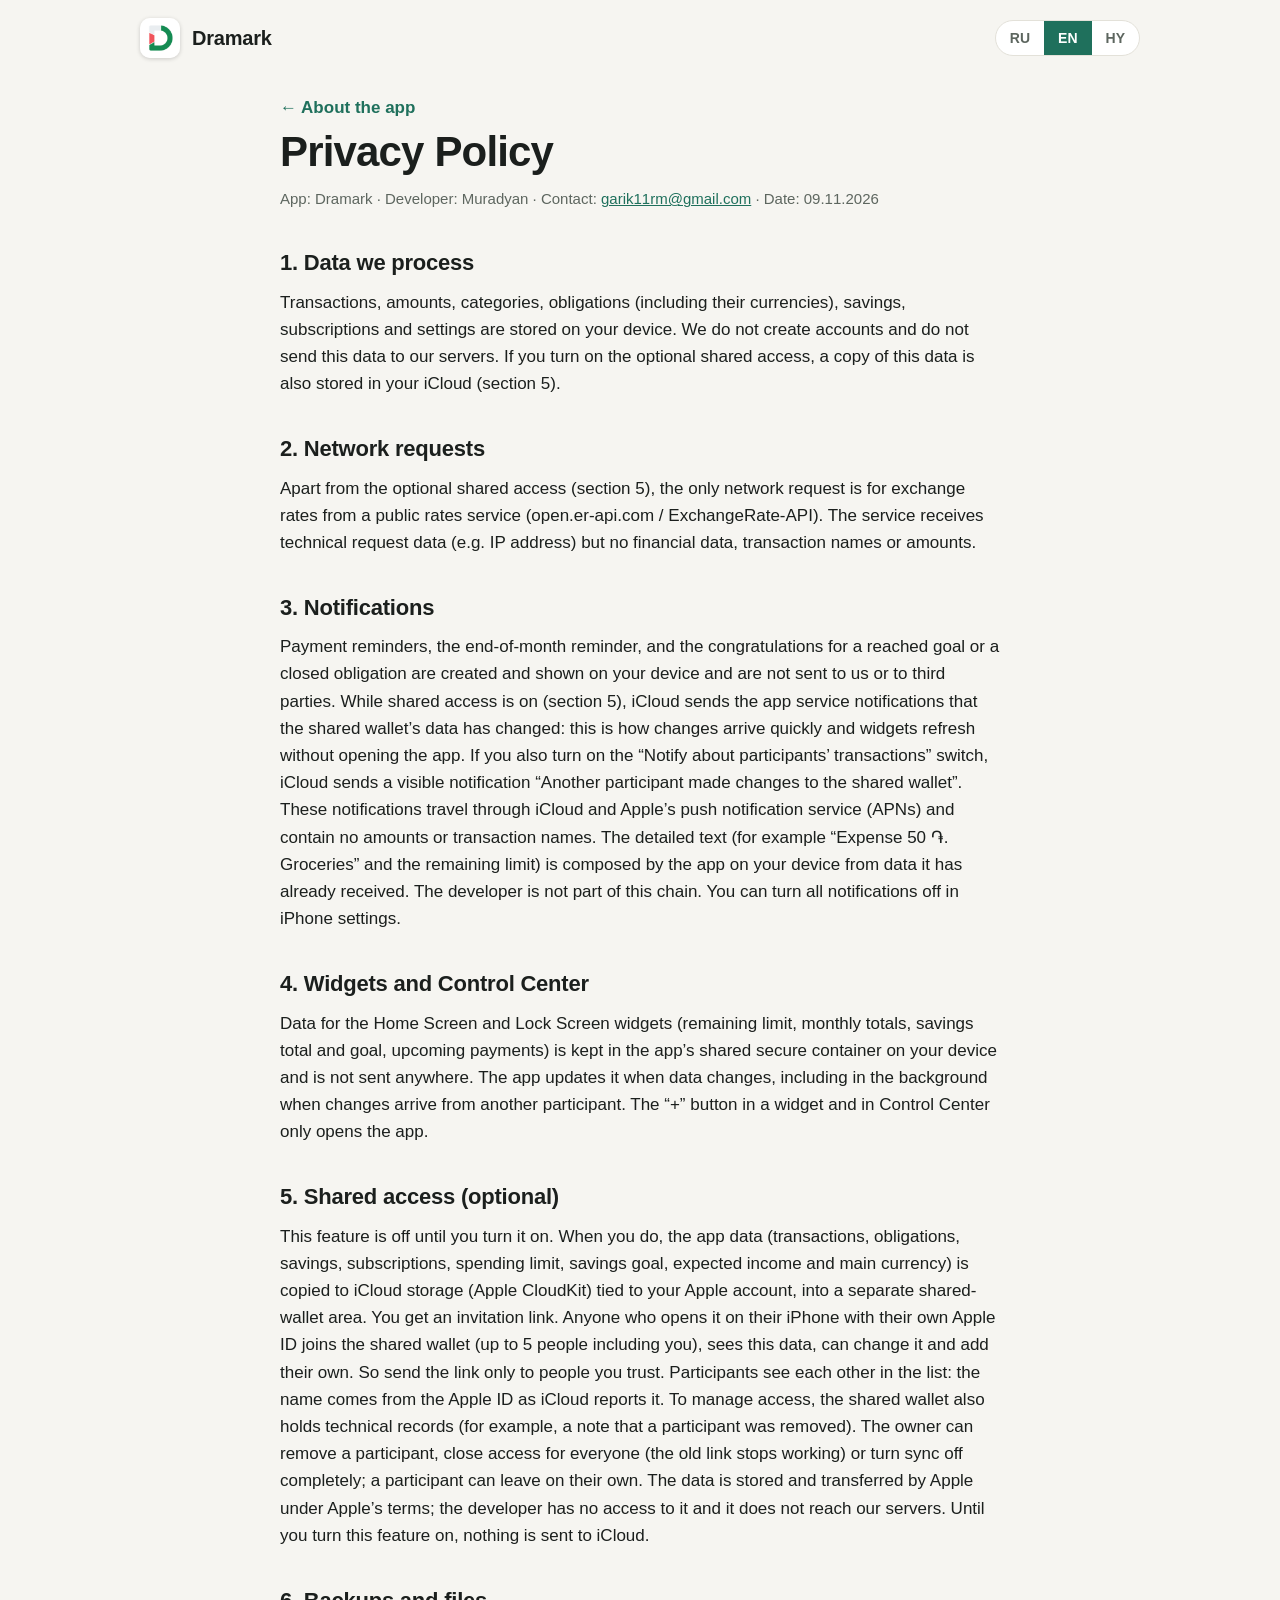
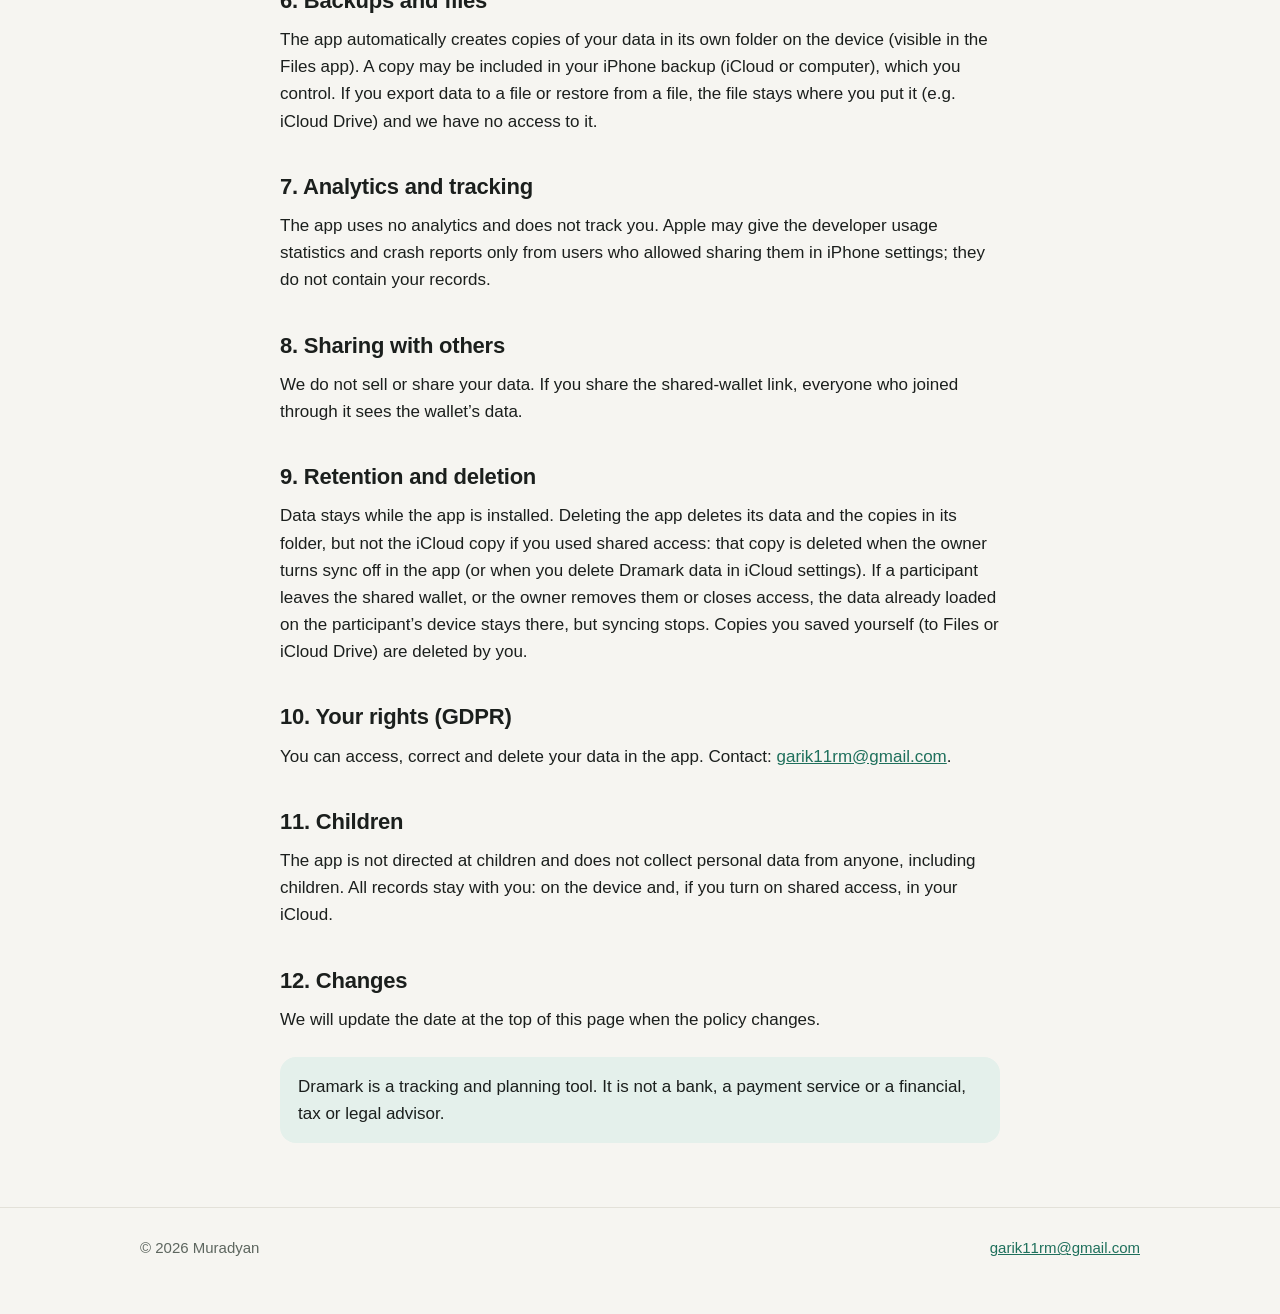
==== commit aa3bb18a: "Add files via upload" ====
--- a/privacy/index.html
+++ b/privacy/index.html
@@ -4,7 +4,7 @@
 <meta charset="utf-8">
 <meta name="viewport" content="width=device-width,initial-scale=1">
 <title>Dramark — Политика конфиденциальности / Privacy Policy / Գաղտնիության քաղաքականություն</title>
-<meta name="description" content="Политика конфиденциальности приложения Dramark: данные хранятся только на вашем устройстве. Privacy Policy of the Dramark app.">
+<meta name="description" content="Политика конфиденциальности приложения Dramark: данные хранятся на вашем устройстве, совместный доступ — по желанию, через ваш iCloud. Privacy Policy of the Dramark app.">
 <meta name="color-scheme" content="light dark">
 <meta name="theme-color" content="#1f705c">
 <link rel="icon" type="image/png" href="../favicon.png">
@@ -18,10 +18,9 @@
 </header></div>
 <main class="doc">
 <a class="back" href="../">← <span data-l="ru">О приложении</span><span data-l="en">About the app</span><span data-l="hy">Հավելվածի մասին</span></a>
-<div data-l="ru"><h1>Политика конфиденциальности</h1><p class="meta">Приложение: Dramark · Разработчик: Muradyan · Контакт: <a href="mailto:garik11rm@gmail.com">garik11rm@gmail.com</a> · Дата: 08.11.2026</p><h2>1. Какие данные мы обрабатываем</h2><p>Операции, суммы, категории, обязательства (в том числе их валюты), накопления, подписки и настройки хранятся на вашем устройстве. Мы не создаём аккаунтов и не отправляем эти данные на свои серверы. Если вы включите необязательный совместный доступ, копия этих данных будет храниться и в вашем iCloud (раздел 5).</p><h2>2. Что отправляется в интернет</h2><p>Кроме необязательного совместного доступа (раздел 5), единственное обращение к сети — запрос курсов валют к общедоступному сервису (open.er-api.com / ExchangeRate-API). Сервис получает технические данные запроса (например, IP-адрес), но не получает ваши финансовые данные, названия и суммы операций.</p><h2>3. Уведомления</h2><p>Напоминания о платежах создаются и показываются на самом устройстве. Они не передаются нам или третьим лицам.</p><h2>4. Виджеты</h2><p>Данные для виджетов на экранах «Домой» и «Блокировка» (остаток лимита, сумма накоплений и цель, ближайшие платежи) хранятся в общем защищённом контейнере приложения на вашем устройстве и никуда не передаются.</p><h2>5. Совместный доступ (необязательно)</h2><p>Эта функция выключена, пока вы сами её не включите. При включении данные приложения (операции, обязательства, накопления, подписки, лимит, цель накоплений, ожидаемый доход и основная валюта) копируются в хранилище iCloud (Apple CloudKit), привязанное к вашей учётной записи Apple. Человек, которого вы пригласите по ссылке, получает доступ к этим данным через свой iCloud и может их просматривать и изменять. Вы можете в любой момент отозвать доступ или отключить синхронизацию в настройках приложения. Данные хранятся и передаются средствами Apple на условиях Apple; у разработчика нет доступа к ним, и они не попадают на наши серверы. Без включения этой функции в iCloud ничего не отправляется.</p><h2>6. Резервные копии и файлы</h2><p>Приложение автоматически создаёт копии данных в своей папке на устройстве (она видна в приложении «Файлы»). Копия может войти в резервную копию iPhone (iCloud или компьютер), которой управляете вы. Если вы сохраняете данные в файл или восстанавливаете из файла, файл находится там, куда вы его положили (например, iCloud Drive), и мы к нему доступа не имеем.</p><h2>7. Аналитика и отслеживание</h2><p>Приложение не использует аналитику и не отслеживает вас.</p><h2>8. Передача третьим лицам</h2><p>Мы не продаём и не передаём ваши данные. Если вы приглашаете другого человека к совместному доступу, он видит данные, к которым вы открыли доступ.</p><h2>9. Хранение и удаление</h2><p>Данные хранятся, пока приложение установлено. Удаление приложения удаляет все данные и копии в его папке, но не копию в iCloud, если вы включали совместный доступ: она удаляется, когда владелец отключает синхронизацию в приложении (или вы удаляете данные Dramark в настройках iCloud). Участник может выйти из общего кошелька, при этом его данные остаются на устройстве. Копии, которые вы сохранили сами (в файлы или iCloud Drive), удаляются вами.</p><h2>10. Ваши права (GDPR)</h2><p>Вы вправе получать доступ к своим данным, исправлять и удалять их — всё это доступно в приложении. По вопросам: <a href="mailto:garik11rm@gmail.com">garik11rm@gmail.com</a>.</p><h2>11. Дети</h2><p>Приложение не ориентировано на детей и не собирает персональные данные ни у кого, в том числе у детей. Все записи остаются у вас: на устройстве и, если вы включили совместный доступ, в вашем iCloud.</p><h2>12. Изменения</h2><p>При изменении политики мы обновим дату вверху страницы.</p><p class="note">Dramark — инструмент учёта и планирования. Это не банк, не платёжный сервис и не финансовый, налоговый или юридический консультант.</p></div>
-<div data-l="en"><h1>Privacy Policy</h1><p class="meta">App: Dramark · Developer: Muradyan · Contact: <a href="mailto:garik11rm@gmail.com">garik11rm@gmail.com</a> · Date: 08.11.2026</p><h2>1. Data we process</h2><p>Transactions, amounts, categories, obligations (including their currencies), savings, subscriptions and settings are stored on your device. We do not create accounts and do not send this data to our servers. If you turn on the optional shared access, a copy of this data is also stored in your iCloud (section 5).</p><h2>2. Network requests</h2><p>Apart from the optional shared access (section 5), the only network request is for exchange rates from a public rates service (open.er-api.com / ExchangeRate-API). The service receives technical request data (e.g. IP address) but no financial data, transaction names or amounts.</p><h2>3. Notifications</h2><p>Payment reminders are created and shown on your device. They are not sent to us or to third parties.</p><h2>4. Widgets</h2><p>Data for the Home Screen and Lock Screen widgets (remaining limit, savings total and goal, upcoming payments) is kept in the app's shared secure container on your device and is not sent anywhere.</p><h2>5. Shared access (optional)</h2><p>This feature is off until you turn it on. When you do, the app data (transactions, obligations, savings, subscriptions, spending limit, savings goal, expected income and main currency) is copied to iCloud storage (Apple CloudKit) tied to your Apple account. The person you invite by link gets access to this data through their iCloud and can view and change it. You can revoke access or turn sync off at any time in the app settings. The data is stored and transferred by Apple under Apple's terms; the developer has no access to it and it does not reach our servers. Unless you turn this feature on, nothing is sent to iCloud.</p><h2>6. Backups and files</h2><p>The app automatically creates copies of your data in its own folder on the device (visible in the Files app). A copy may be included in your iPhone backup (iCloud or computer), which you control. If you export data to a file or restore from a file, the file stays where you put it (e.g. iCloud Drive) and we have no access to it.</p><h2>7. Analytics and tracking</h2><p>The app uses no analytics and does not track you.</p><h2>8. Sharing with others</h2><p>We do not sell or share your data. If you invite another person to shared access, that person sees the data you have opened to them.</p><h2>9. Retention and deletion</h2><p>Data stays while the app is installed. Deleting the app deletes its data and the copies in its folder, but not the iCloud copy if you used shared access: that copy is deleted when the owner turns sync off in the app (or when you delete Dramark data in iCloud settings). A participant can leave the shared wallet; their data then stays on their device. Copies you saved yourself (to Files or iCloud Drive) are deleted by you.</p><h2>10. Your rights (GDPR)</h2><p>You can access, correct and delete your data in the app. Contact: <a href="mailto:garik11rm@gmail.com">garik11rm@gmail.com</a>.</p><h2>11. Children</h2><p>The app is not directed at children and does not collect personal data from anyone, including children. All records stay with you: on the device and, if you turn on shared access, in your iCloud.</p><h2>12. Changes</h2><p>We will update the date at the top of this page when the policy changes.</p><p class="note">Dramark is a tracking and planning tool. It is not a bank, a payment service or a financial, tax or legal advisor.</p></div>
-<div data-l="hy"><h1>Գաղտնիության քաղաքականություն</h1><p class="meta">Հավելված՝ Dramark · Մշակող՝ Muradyan · Կապ՝ <a href="mailto:garik11rm@gmail.com">garik11rm@gmail.com</a> · Ամսաթիվ՝ 08.11.2026</p><h2>1. Ինչ տվյալներ ենք մշակում</h2><p>Գործարքները, գումարները, կատեգորիաները, պարտավորությունները (այդ թվում՝ դրանց արժույթները), խնայողությունները, բաժանորդագրությունները և կարգավորումները պահվում են ձեր սարքում։ Մենք հաշիվներ չենք ստեղծում և այս տվյալները չենք ուղարկում մեր սերվերներին։ Եթե միացնեք ոչ պարտադիր համատեղ մուտքը, այս տվյալների պատճենը կպահվի նաև ձեր iCloud-ում (բաժին 5)։</p><h2>2. Ինչ է ուղարկվում ինտերնետ</h2><p>Ոչ պարտադիր համատեղ մուտքից (բաժին 5) բացի՝ ցանցային միակ հարցումը արժույթների փոխարժեքների հարցումն է հանրային ծառայությունից (open.er-api.com / ExchangeRate-API)։ Ծառայությունը ստանում է հարցման տեխնիկական տվյալները (օրինակ՝ IP հասցեն), բայց չի ստանում ձեր ֆինանսական տվյալները, գործարքների անվանումները և գումարները։</p><h2>3. Ծանուցումներ</h2><p>Վճարումների հիշեցումները ստեղծվում և ցուցադրվում են հենց սարքում։ Դրանք չեն փոխանցվում մեզ կամ երրորդ կողմերին։</p><h2>4. Վիջեթներ</h2><p>«Գլխավոր» և կողպման էկրանների վիջեթների տվյալները (ծախսերի սահմանի մնացորդ, խնայողությունների գումար և նպատակ, մոտակա վճարումներ) պահվում են հավելվածի ընդհանուր պաշտպանված կոնտեյներում ձեր սարքում և ոչ ոքի չեն փոխանցվում։</p><h2>5. Համատեղ մուտք (ոչ պարտադիր)</h2><p>Այս գործառույթը անջատված է, քանի դեռ ինքներդ չեք միացրել այն։ Միացնելիս հավելվածի տվյալները (գործարքներ, պարտավորություններ, խնայողություններ, բաժանորդագրություններ, ծախսերի սահման, խնայողության նպատակ, ակնկալվող եկամուտ և հիմնական արժույթ) պատճենվում են iCloud-ի (Apple CloudKit) պահոցում, որը կապված է ձեր Apple հաշվի հետ։ Այն անձը, որին հրավիրում եք հղումով, մուտք է ստանում այդ տվյալներին իր iCloud-ի միջոցով և կարող է դիտել ու փոփոխել դրանք։ Դուք ցանկացած պահի կարող եք հետ կանչել մուտքը կամ անջատել համաժամեցումը հավելվածի կարգավորումներում։ Տվյալները պահվում և փոխանցվում են Apple-ի միջոցներով՝ Apple-ի պայմաններով. մշակողը դրանց հասանելիություն չունի, և դրանք չեն հայտնվում մեր սերվերներում։ Եթե այս գործառույթը չեք միացրել, iCloud-ում ոչինչ չի ուղարկվում։</p><h2>6. Պահուստային պատճեններ և ֆայլեր</h2><p>Հավելվածն ինքնաբերաբար ստեղծում է տվյալների պատճեններ սարքում՝ իր թղթապանակում (այն երևում է «Ֆայլեր» հավելվածում)։ Պատճենը կարող է ներառվել ձեր iPhone-ի պահուստային պատճենում (iCloud կամ համակարգիչ), որը կառավարում եք դուք։ Եթե տվյալները պահում եք ֆայլի մեջ կամ վերականգնում ֆայլից, ֆայլը գտնվում է այնտեղ, որտեղ դուք այն դրել եք (օրինակ՝ iCloud Drive-ում), և մենք դրան հասանելիություն չունենք։</p><h2>7. Վերլուծություն և հետևում</h2><p>Հավելվածը վերլուծություն չի օգտագործում և չի հետևում ձեզ։</p><h2>8. Փոխանցում երրորդ կողմերին</h2><p>Մենք չենք վաճառում և չենք փոխանցում ձեր տվյալները։ Եթե համատեղ մուտքի համար հրավիրում եք մեկ այլ անձի, նա տեսնում է այն տվյալները, որոնց մուտքը դուք բացել եք։</p><h2>9. Պահպանում և ջնջում</h2><p>Տվյալները պահվում են, քանի դեռ հավելվածը տեղադրված է։ Հավելվածը ջնջելիս ջնջվում են դրա թղթապանակի բոլոր տվյալներն ու պատճենները, բայց ոչ iCloud-ի պատճենը, եթե օգտագործել եք համատեղ մուտք. այն ջնջվում է, երբ սեփականատերն անջատում է համաժամեցումը հավելվածում (կամ երբ ջնջում եք Dramark-ի տվյալները iCloud-ի կարգավորումներում)։ Մասնակիցը կարող է դուրս գալ համատեղ դրամապանակից, և նրա տվյալները մնում են սարքում։ Այն պատճենները, որոնք դուք ինքներդ եք պահել (ֆայլերում կամ iCloud Drive-ում), ջնջում եք դուք։</p><h2>10. Ձեր իրավունքները (GDPR)</h2><p>Դուք իրավունք ունեք ստանալ մուտք դեպի ձեր տվյալները, ուղղել և ջնջել դրանք. այս ամենը հասանելի է հավելվածում։ Հարցերի դեպքում՝ <a href="mailto:garik11rm@gmail.com">garik11rm@gmail.com</a>։</p><h2>11. Երեխաներ</h2><p>Հավելվածը ուղղված չէ երեխաներին և որևէ մեկից՝ այդ թվում երեխաներից, անձնական տվյալներ չի հավաքում։ Բոլոր գրառումները մնում են ձեզ մոտ՝ սարքում և, եթե միացրել եք համատեղ մուտքը, ձեր iCloud-ում։</p><h2>12. Փոփոխություններ</h2><p>Քաղաքականության փոփոխության դեպքում մենք կթարմացնենք էջի վերևում նշված ամսաթիվը։</p><p class="note">Dramark-ը հաշվառման և պլանավորման գործիք է։ Այն բանկ չէ, վճարային ծառայություն չէ և ֆինանսական, հարկային կամ իրավաբանական խորհրդատու չէ։</p></div>
-</main>
+<div data-l="ru"><h1>Политика конфиденциальности</h1><p class="meta">Приложение: Dramark · Разработчик: Muradyan · Контакт: <a href="mailto:garik11rm@gmail.com">garik11rm@gmail.com</a> · Дата: 09.11.2026</p><h2>1. Какие данные мы обрабатываем</h2><p>Операции, суммы, категории, обязательства (в том числе их валюты), накопления, подписки и настройки хранятся на вашем устройстве. Мы не создаём аккаунтов и не отправляем эти данные на свои серверы. Если вы включите необязательный совместный доступ, копия этих данных будет храниться и в вашем iCloud (раздел 5).</p><h2>2. Что отправляется в интернет</h2><p>Кроме необязательного совместного доступа (раздел 5), единственное обращение к сети — запрос курсов валют к общедоступному сервису (open.er-api.com / ExchangeRate-API). Сервис получает технические данные запроса (например, IP-адрес), но не получает ваши финансовые данные, названия и суммы операций.</p><h2>3. Уведомления</h2><p>Напоминания о платежах, напоминание в конце месяца, поздравления с достигнутой целью и с закрытым обязательством создаются и показываются на самом устройстве и не передаются нам или третьим лицам. Если включён совместный доступ (раздел 5), iCloud присылает приложению служебные уведомления о том, что данные общего кошелька изменились: так изменения приходят быстро, а виджеты обновляются без открытия приложения. Если вы дополнительно включите переключатель «Уведомления об операциях участников», iCloud будет присылать и видимое уведомление «Другой участник внёс изменения в общий кошелёк». Эти уведомления идут через iCloud и службу push-уведомлений Apple (APNs); в них нет сумм и названий операций. Подробный текст («Расход 50 ֏. Продукты» и остаток лимита) приложение составляет на вашем устройстве из уже полученных данных. Разработчик в этой цепочке не участвует. Все уведомления можно выключить в настройках iPhone.</p><h2>4. Виджеты и Пункт управления</h2><p>Данные для виджетов на экранах «Домой» и «Блокировка» (остаток лимита, суммы за месяц, сумма накоплений и цель, ближайшие платежи) хранятся в общем защищённом контейнере приложения на вашем устройстве и никуда не передаются. Приложение обновляет их при изменении данных, в том числе в фоне, когда пришли изменения от другого участника. Кнопка «+» в виджете и в Пункте управления только открывает приложение.</p><h2>5. Совместный доступ (необязательно)</h2><p>Эта функция выключена, пока вы сами её не включите. При включении данные приложения (операции, обязательства, накопления, подписки, лимит, цель накоплений, ожидаемый доход и основная валюта) копируются в хранилище iCloud (Apple CloudKit), привязанное к вашей учётной записи Apple, — в отдельную область общего кошелька. Вы получаете ссылку-приглашение. Каждый, кто откроет её на своём iPhone под своим Apple ID, подключается к общему кошельку (всего до 5 человек, включая вас), видит эти данные, может их изменять и добавлять свои. Поэтому отправляйте ссылку только тем, кому доверяете. Участники видят друг друга в списке: имя берётся из Apple ID так, как его сообщает iCloud. Для управления доступом в общем кошельке хранятся также служебные записи (например, пометка об отключении участника). Владелец может отключить участника, закрыть доступ для всех (старая ссылка перестаёт работать) или совсем отключить синхронизацию; участник может выйти сам. Данные хранятся и передаются средствами Apple на условиях Apple; у разработчика нет доступа к ним, и они не попадают на наши серверы. Пока вы не включили эту функцию, в iCloud ничего не отправляется.</p><h2>6. Резервные копии и файлы</h2><p>Приложение автоматически создаёт копии данных в своей папке на устройстве (она видна в приложении «Файлы»). Копия может войти в резервную копию iPhone (iCloud или компьютер), которой управляете вы. Если вы сохраняете данные в файл или восстанавливаете из файла, файл находится там, куда вы его положили (например, iCloud Drive), и мы к нему доступа не имеем.</p><h2>7. Аналитика и отслеживание</h2><p>Приложение не использует аналитику и не отслеживает вас. Apple может передавать разработчику статистику и отчёты о сбоях только тех пользователей, кто разрешил делиться ими в настройках iPhone; в них нет ваших записей.</p><h2>8. Передача третьим лицам</h2><p>Мы не продаём и не передаём ваши данные. Если вы делитесь ссылкой на общий кошелёк, каждый, кто по ней подключился, видит данные кошелька.</p><h2>9. Хранение и удаление</h2><p>Данные хранятся, пока приложение установлено. Удаление приложения удаляет все данные и копии в его папке, но не копию в iCloud, если вы включали совместный доступ: она удаляется, когда владелец отключает синхронизацию в приложении (или вы удаляете данные Dramark в настройках iCloud). Если участник вышел из общего кошелька, владелец отключил его или закрыл доступ, на устройстве участника остаются данные, уже загруженные на него, но синхронизация прекращается. Копии, которые вы сохранили сами (в файлы или iCloud Drive), удаляются вами.</p><h2>10. Ваши права (GDPR)</h2><p>Вы вправе получать доступ к своим данным, исправлять и удалять их — всё это доступно в приложении. По вопросам: <a href="mailto:garik11rm@gmail.com">garik11rm@gmail.com</a>.</p><h2>11. Дети</h2><p>Приложение не ориентировано на детей и не собирает персональные данные ни у кого, в том числе у детей. Все записи остаются у вас: на устройстве и, если вы включили совместный доступ, в вашем iCloud.</p><h2>12. Изменения</h2><p>При изменении политики мы обновим дату вверху страницы.</p><p class="note">Dramark — инструмент учёта и планирования. Это не банк, не платёжный сервис и не финансовый, налоговый или юридический консультант.</p></div>
+<div data-l="en"><h1>Privacy Policy</h1><p class="meta">App: Dramark · Developer: Muradyan · Contact: <a href="mailto:garik11rm@gmail.com">garik11rm@gmail.com</a> · Date: 09.11.2026</p><h2>1. Data we process</h2><p>Transactions, amounts, categories, obligations (including their currencies), savings, subscriptions and settings are stored on your device. We do not create accounts and do not send this data to our servers. If you turn on the optional shared access, a copy of this data is also stored in your iCloud (section 5).</p><h2>2. Network requests</h2><p>Apart from the optional shared access (section 5), the only network request is for exchange rates from a public rates service (open.er-api.com / ExchangeRate-API). The service receives technical request data (e.g. IP address) but no financial data, transaction names or amounts.</p><h2>3. Notifications</h2><p>Payment reminders, the end-of-month reminder, and the congratulations for a reached goal or a closed obligation are created and shown on your device and are not sent to us or to third parties. While shared access is on (section 5), iCloud sends the app service notifications that the shared wallet’s data has changed: this is how changes arrive quickly and widgets refresh without opening the app. If you also turn on the “Notify about participants’ transactions” switch, iCloud sends a visible notification “Another participant made changes to the shared wallet”. These notifications travel through iCloud and Apple’s push notification service (APNs) and contain no amounts or transaction names. The detailed text (for example “Expense 50 ֏. Groceries” and the remaining limit) is composed by the app on your device from data it has already received. The developer is not part of this chain. You can turn all notifications off in iPhone settings.</p><h2>4. Widgets and Control Center</h2><p>Data for the Home Screen and Lock Screen widgets (remaining limit, monthly totals, savings total and goal, upcoming payments) is kept in the app’s shared secure container on your device and is not sent anywhere. The app updates it when data changes, including in the background when changes arrive from another participant. The “+” button in a widget and in Control Center only opens the app.</p><h2>5. Shared access (optional)</h2><p>This feature is off until you turn it on. When you do, the app data (transactions, obligations, savings, subscriptions, spending limit, savings goal, expected income and main currency) is copied to iCloud storage (Apple CloudKit) tied to your Apple account, into a separate shared-wallet area. You get an invitation link. Anyone who opens it on their iPhone with their own Apple ID joins the shared wallet (up to 5 people including you), sees this data, can change it and add their own. So send the link only to people you trust. Participants see each other in the list: the name comes from the Apple ID as iCloud reports it. To manage access, the shared wallet also holds technical records (for example, a note that a participant was removed). The owner can remove a participant, close access for everyone (the old link stops working) or turn sync off completely; a participant can leave on their own. The data is stored and transferred by Apple under Apple’s terms; the developer has no access to it and it does not reach our servers. Until you turn this feature on, nothing is sent to iCloud.</p><h2>6. Backups and files</h2><p>The app automatically creates copies of your data in its own folder on the device (visible in the Files app). A copy may be included in your iPhone backup (iCloud or computer), which you control. If you export data to a file or restore from a file, the file stays where you put it (e.g. iCloud Drive) and we have no access to it.</p><h2>7. Analytics and tracking</h2><p>The app uses no analytics and does not track you. Apple may give the developer usage statistics and crash reports only from users who allowed sharing them in iPhone settings; they do not contain your records.</p><h2>8. Sharing with others</h2><p>We do not sell or share your data. If you share the shared-wallet link, everyone who joined through it sees the wallet’s data.</p><h2>9. Retention and deletion</h2><p>Data stays while the app is installed. Deleting the app deletes its data and the copies in its folder, but not the iCloud copy if you used shared access: that copy is deleted when the owner turns sync off in the app (or when you delete Dramark data in iCloud settings). If a participant leaves the shared wallet, or the owner removes them or closes access, the data already loaded on the participant’s device stays there, but syncing stops. Copies you saved yourself (to Files or iCloud Drive) are deleted by you.</p><h2>10. Your rights (GDPR)</h2><p>You can access, correct and delete your data in the app. Contact: <a href="mailto:garik11rm@gmail.com">garik11rm@gmail.com</a>.</p><h2>11. Children</h2><p>The app is not directed at children and does not collect personal data from anyone, including children. All records stay with you: on the device and, if you turn on shared access, in your iCloud.</p><h2>12. Changes</h2><p>We will update the date at the top of this page when the policy changes.</p><p class="note">Dramark is a tracking and planning tool. It is not a bank, a payment service or a financial, tax or legal advisor.</p></div>
+<div data-l="hy"><h1>Գաղտնիության քաղաքականություն</h1><p class="meta">Հավելված՝ Dramark · Մշակող՝ Muradyan · Կապ՝ <a href="mailto:garik11rm@gmail.com">garik11rm@gmail.com</a> · Ամսաթիվ՝ 09.11.2026</p><h2>1. Ինչ տվյալներ ենք մշակում</h2><p>Գործարքները, գումարները, կատեգորիաները, պարտավորությունները (այդ թվում՝ դրանց արժույթները), խնայողությունները, բաժանորդագրությունները և կարգավորումները պահվում են ձեր սարքում։ Մենք հաշիվներ չենք ստեղծում և այս տվյալները չենք ուղարկում մեր սերվերներին։ Եթե միացնեք ոչ պարտադիր համատեղ մուտքը, այս տվյալների պատճենը կպահվի նաև ձեր iCloud-ում (բաժին 5)։</p><h2>2. Ինչ է ուղարկվում ինտերնետ</h2><p>Ոչ պարտադիր համատեղ մուտքից (բաժին 5) բացի՝ ցանցային միակ հարցումը արժույթների փոխարժեքների հարցումն է հանրային ծառայությունից (open.er-api.com / ExchangeRate-API)։ Ծառայությունը ստանում է հարցման տեխնիկական տվյալները (օրինակ՝ IP հասցեն), բայց չի ստանում ձեր ֆինանսական տվյալները, գործարքների անվանումները և գումարները։</p><h2>3. Ծանուցումներ</h2><p>Վճարումների հիշեցումները, ամսվա վերջի հիշեցումը, նպատակին հասնելու և պարտավորությունը փակելու շնորհավորանքները ստեղծվում և ցուցադրվում են հենց սարքում և չեն փոխանցվում մեզ կամ երրորդ կողմերին։ Եթե համատեղ մուտքը միացված է (բաժին 5), iCloud-ը հավելվածին ուղարկում է սպասարկման ծանուցումներ այն մասին, որ համատեղ դրամապանակի տվյալները փոխվել են. այդպես փոփոխությունները հասնում են արագ, իսկ վիջեթները թարմացվում են առանց հավելվածը բացելու։ Եթե լրացուցիչ միացնեք «Ծանուցումներ մասնակիցների գործարքների մասին» անջատիչը, iCloud-ը կուղարկի նաև տեսանելի ծանուցում՝ «Մեկ այլ մասնակից փոփոխություններ է կատարել համատեղ դրամապանակում»։ Այս ծանուցումները անցնում են iCloud-ով և Apple-ի push ծանուցումների ծառայությամբ (APNs). դրանցում գումարներ և գործարքների անվանումներ չկան։ Մանրամասն տեքստը (օրինակ՝ «Ծախս 50 ֏. Մթերք» և սահմանի մնացորդը) հավելվածը կազմում է ձեր սարքում՝ արդեն ստացված տվյալներից։ Մշակողը այս շղթայում չի մասնակցում։ Բոլոր ծանուցումները կարելի է անջատել iPhone-ի կարգավորումներում։</p><h2>4. Վիջեթներ և Կառավարման կենտրոն</h2><p>Հիմնական և կողպված էկրանների վիջեթների տվյալները (ծախսերի սահմանի մնացորդ, ամսվա գումարներ, խնայողությունների գումար և նպատակ, մոտակա վճարումներ) պահվում են հավելվածի ընդհանուր պաշտպանված կոնտեյներում ձեր սարքում և ոչ ոքի չեն փոխանցվում։ Հավելվածը թարմացնում է դրանք տվյալների փոփոխվելիս, այդ թվում՝ ֆոնում, երբ փոփոխություններ են գալիս մեկ այլ մասնակցից։ Վիջեթի և Կառավարման կենտրոնի «+» կոճակը միայն բացում է հավելվածը։</p><h2>5. Համատեղ մուտք (ոչ պարտադիր)</h2><p>Այս գործառույթն անջատված է, քանի դեռ ինքներդ չեք միացրել այն։ Միացնելիս հավելվածի տվյալները (գործարքներ, պարտավորություններ, խնայողություններ, բաժանորդագրություններ, ծախսերի սահման, խնայողության նպատակ, ակնկալվող եկամուտ և հիմնական արժույթ) պատճենվում են iCloud-ի (Apple CloudKit) պահոցում, որը կապված է ձեր Apple հաշվի հետ՝ համատեղ դրամապանակի առանձին տարածքում։ Դուք ստանում եք հրավերի հղում։ Յուրաքանչյուր ոք, ով բացում է այն իր iPhone-ում՝ իր Apple ID-ով, միանում է համատեղ դրամապանակին (ընդհանուր առմամբ մինչև 5 մարդ՝ ձեզ հետ միասին), տեսնում է այս տվյալները, կարող է փոփոխել դրանք և ավելացնել իրենցը։ Ուստի հղումը ուղարկեք միայն այն մարդկանց, ում վստահում եք։ Մասնակիցները ցանկում տեսնում են միմյանց. անունը վերցվում է Apple ID-ից այնպես, ինչպես այն հաղորդում է iCloud-ը։ Մուտքը կառավարելու համար համատեղ դրամապանակում պահվում են նաև սպասարկման գրառումներ (օրինակ՝ մասնակցին անջատելու նշում)։ Սեփականատերը կարող է անջատել մասնակցին, փակել մուտքը բոլորի համար (հին հղումը դադարում է աշխատել) կամ ամբողջովին անջատել համաժամեցումը. մասնակիցը կարող է ինքը դուրս գալ։ Տվյալները պահվում և փոխանցվում են Apple-ի միջոցներով՝ Apple-ի պայմաններով. մշակողը դրանց հասանելիություն չունի, և դրանք չեն հայտնվում մեր սերվերներում։ Քանի դեռ այս գործառույթը չեք միացրել, iCloud-ում ոչինչ չի ուղարկվում։</p><h2>6. Պահուստային պատճեններ և ֆայլեր</h2><p>Հավելվածն ինքնաբերաբար ստեղծում է տվյալների պատճեններ սարքում՝ իր թղթապանակում (այն երևում է «Ֆայլեր» հավելվածում)։ Պատճենը կարող է ներառվել ձեր iPhone-ի պահուստային պատճենում (iCloud կամ համակարգիչ), որը կառավարում եք դուք։ Եթե տվյալները պահում եք ֆայլի մեջ կամ վերականգնում ֆայլից, ֆայլը գտնվում է այնտեղ, որտեղ դուք այն դրել եք (օրինակ՝ iCloud Drive-ում), և մենք դրան հասանելիություն չունենք։</p><h2>7. Վերլուծություն և հետևում</h2><p>Հավելվածը վերլուծություն չի օգտագործում և չի հետևում ձեզ։ Apple-ը կարող է մշակողին փոխանցել վիճակագրություն և խափանումների հաշվետվություններ միայն այն օգտատերերից, ովքեր iPhone-ի կարգավորումներում թույլ են տվել կիսվել դրանցով. դրանցում ձեր գրառումները չկան։</p><h2>8. Փոխանցում երրորդ կողմերին</h2><p>Մենք չենք վաճառում և չենք փոխանցում ձեր տվյալները։ Եթե կիսվում եք համատեղ դրամապանակի հղումով, դրանով միացած յուրաքանչյուր ոք տեսնում է դրամապանակի տվյալները։</p><h2>9. Պահպանում և ջնջում</h2><p>Տվյալները պահվում են, քանի դեռ հավելվածը տեղադրված է։ Հավելվածը ջնջելիս ջնջվում են դրա թղթապանակի բոլոր տվյալներն ու պատճենները, բայց ոչ iCloud-ի պատճենը, եթե օգտագործել եք համատեղ մուտք. այն ջնջվում է, երբ սեփականատերն անջատում է համաժամեցումը հավելվածում (կամ երբ ջնջում եք Dramark-ի տվյալները iCloud-ի կարգավորումներում)։ Եթե մասնակիցը դուրս է եկել համատեղ դրամապանակից, կամ սեփականատերը անջատել է նրան կամ փակել է մուտքը, մասնակցի սարքում մնում են արդեն բեռնված տվյալները, բայց համաժամեցումը դադարում է։ Այն պատճենները, որոնք դուք ինքներդ եք պահել (ֆայլերում կամ iCloud Drive-ում), ջնջում եք դուք։</p><h2>10. Ձեր իրավունքները (GDPR)</h2><p>Դուք իրավունք ունեք ստանալ մուտք դեպի ձեր տվյալները, ուղղել և ջնջել դրանք. այս ամենը հասանելի է հավելվածում։ Հարցերի դեպքում՝ <a href="mailto:garik11rm@gmail.com">garik11rm@gmail.com</a>։</p><h2>11. Երեխաներ</h2><p>Հավելվածը ուղղված չէ երեխաներին և որևէ մեկից՝ այդ թվում երեխաներից, անձնական տվյալներ չի հավաքում։ Բոլոր գրառումները մնում են ձեզ մոտ՝ սարքում և, եթե միացրել եք համատեղ մուտքը, ձեր iCloud-ում։</p><h2>12. Փոփոխություններ</h2><p>Քաղաքականության փոփոխության դեպքում մենք կթարմացնենք էջի վերևում նշված ամսաթիվը։</p><p class="note">Dramark-ը հաշվառման և պլանավորման գործիք է։ Այն բանկ չէ, վճարային ծառայություն չէ և ֆինանսական, հարկային կամ իրավաբանական խորհրդատու չէ։</p></div></main>
 <footer><div class="wrap"><div class="f"><div><p>© 2026 Muradyan</p></div><div><p><a href="mailto:garik11rm@gmail.com">garik11rm@gmail.com</a></p></div></div></div></footer>
 <script src="../app.js"></script>
 </body></html>
--- a/style.css
+++ b/style.css
@@ -78,6 +78,24 @@
 footer .f{display:flex;flex-wrap:wrap;gap:8px 24px;justify-content:space-between}
 footer p{margin:0 0 6px}
 
+/* поддержка и вопросы */
+.faq{margin:0 0 56px}
+.faq details{background:var(--card);border:1px solid var(--line);border-radius:18px;padding:0 20px;margin:0 0 10px;box-shadow:var(--shadow)}
+.faq summary{cursor:pointer;font-weight:600;padding:16px 0;list-style:none;display:flex;justify-content:space-between;align-items:center;gap:16px}
+.faq summary::-webkit-details-marker{display:none}
+.faq summary::after{content:"+";flex:none;font-size:24px;line-height:1;font-weight:500;color:var(--brand)}
+.faq details[open] summary::after{content:"\2212"}
+.faq summary:focus-visible{outline:2px solid var(--brand);outline-offset:4px;border-radius:8px}
+.faq details p{margin:0 0 18px;color:var(--muted);font-size:16px;line-height:1.55}
+html:not(.js) .faq div[data-l="en"],html:not(.js) .faq div[data-l="hy"]{border-top:1px dashed var(--line);margin-top:2rem;padding-top:1rem}
+
+/* скриншоты (блок появляется, когда в папке screens/ есть файлы) */
+.shotsec{margin:64px 0 0}
+.shotsec[hidden]{display:none}
+.shots{display:flex;gap:16px;overflow-x:auto;padding:6px 2px 22px;scroll-snap-type:x proximity;-webkit-overflow-scrolling:touch}
+.shots figure{margin:0;flex:0 0 auto;width:min(230px,58vw);scroll-snap-align:start}
+.shots img{display:block;width:100%;height:auto;border-radius:30px;border:1px solid var(--line);box-shadow:var(--shadow);background:var(--card)}
+
 /* страница политики */
 .doc{max-width:760px;margin:0 auto;padding:12px 20px 40px}
 .doc h1{font-size:clamp(30px,4.6vw,42px);letter-spacing:-.02em;line-height:1.1;margin:8px 0 12px}
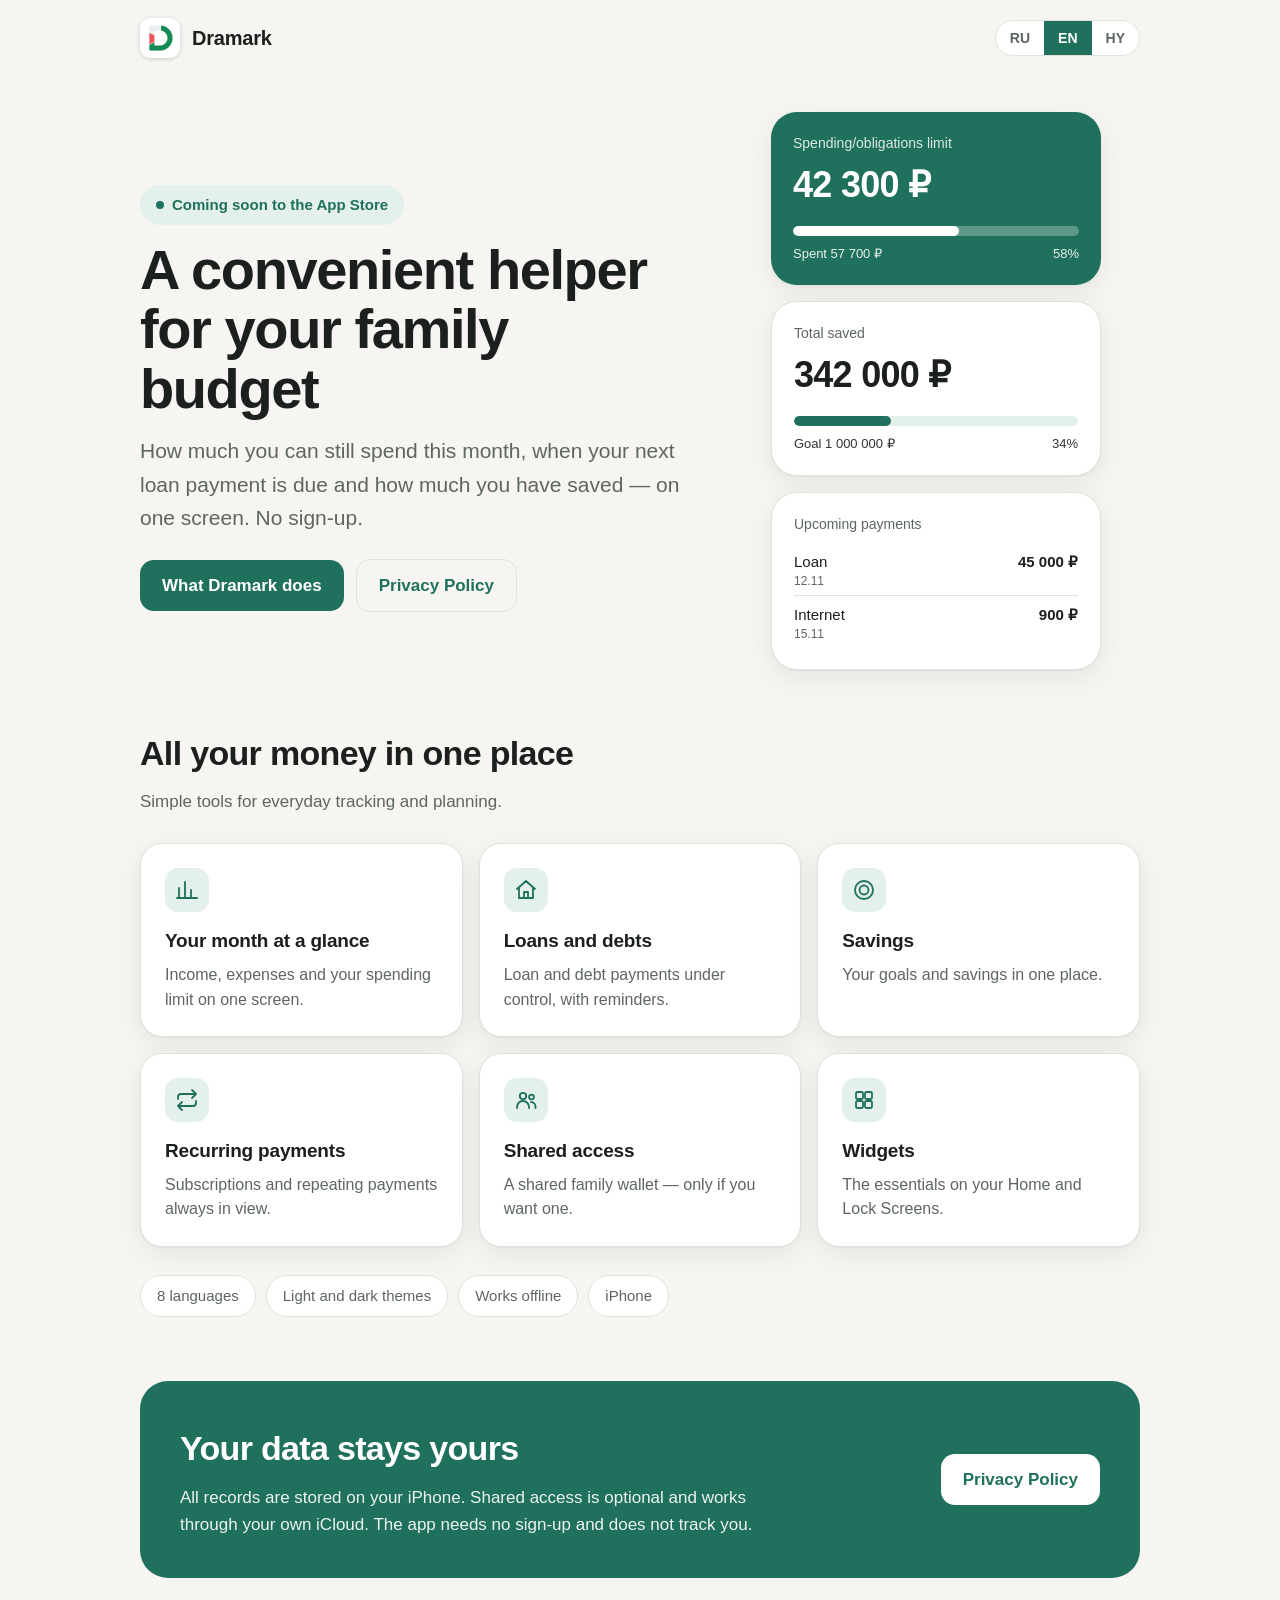
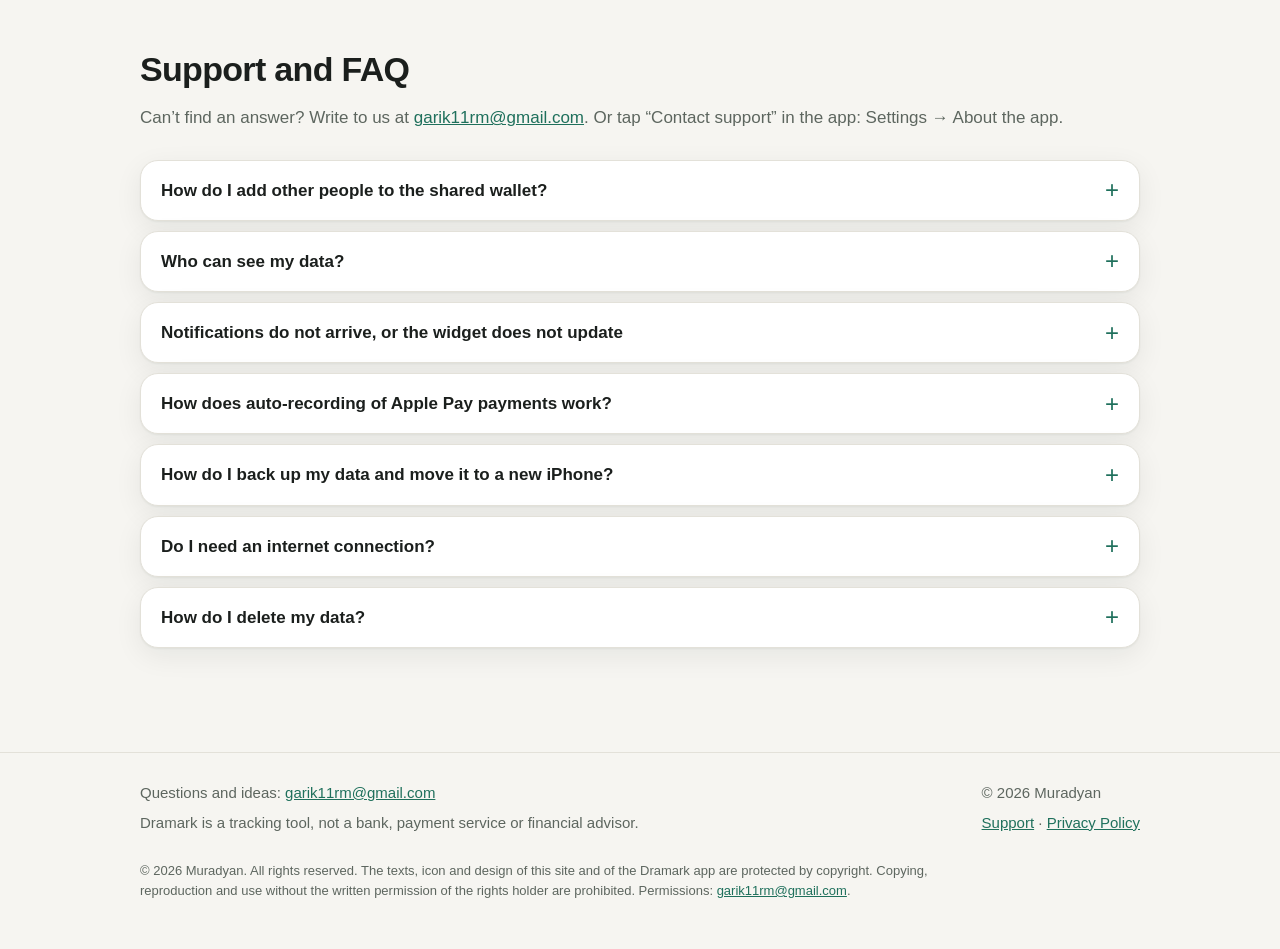
==== commit 14c92673: "Add files via upload" ====
--- a/privacy/index.html
+++ b/privacy/index.html
@@ -3,6 +3,13 @@
 <head>
 <meta charset="utf-8">
 <meta name="viewport" content="width=device-width,initial-scale=1">
+<meta name="robots" content="index, follow, noarchive, noai, noimageai">
+<meta name="googlebot" content="noarchive">
+<meta name="tdm-reservation" content="1">
+<meta name="referrer" content="strict-origin-when-cross-origin">
+<link rel="canonical" href="https://muradyangarik23.github.io/Dramark/privacy/">
+<meta name="author" content="Muradyan">
+<meta name="copyright" content="© 2026 Muradyan. All rights reserved.">
 <title>Dramark — Политика конфиденциальности / Privacy Policy / Գաղտնիության քաղաքականություն</title>
 <meta name="description" content="Политика конфиденциальности приложения Dramark: данные хранятся на вашем устройстве, совместный доступ — по желанию, через ваш iCloud. Privacy Policy of the Dramark app.">
 <meta name="color-scheme" content="light dark">
@@ -18,9 +25,9 @@
 </header></div>
 <main class="doc">
 <a class="back" href="../">← <span data-l="ru">О приложении</span><span data-l="en">About the app</span><span data-l="hy">Հավելվածի մասին</span></a>
-<div data-l="ru"><h1>Политика конфиденциальности</h1><p class="meta">Приложение: Dramark · Разработчик: Muradyan · Контакт: <a href="mailto:garik11rm@gmail.com">garik11rm@gmail.com</a> · Дата: 09.11.2026</p><h2>1. Какие данные мы обрабатываем</h2><p>Операции, суммы, категории, обязательства (в том числе их валюты), накопления, подписки и настройки хранятся на вашем устройстве. Мы не создаём аккаунтов и не отправляем эти данные на свои серверы. Если вы включите необязательный совместный доступ, копия этих данных будет храниться и в вашем iCloud (раздел 5).</p><h2>2. Что отправляется в интернет</h2><p>Кроме необязательного совместного доступа (раздел 5), единственное обращение к сети — запрос курсов валют к общедоступному сервису (open.er-api.com / ExchangeRate-API). Сервис получает технические данные запроса (например, IP-адрес), но не получает ваши финансовые данные, названия и суммы операций.</p><h2>3. Уведомления</h2><p>Напоминания о платежах, напоминание в конце месяца, поздравления с достигнутой целью и с закрытым обязательством создаются и показываются на самом устройстве и не передаются нам или третьим лицам. Если включён совместный доступ (раздел 5), iCloud присылает приложению служебные уведомления о том, что данные общего кошелька изменились: так изменения приходят быстро, а виджеты обновляются без открытия приложения. Если вы дополнительно включите переключатель «Уведомления об операциях участников», iCloud будет присылать и видимое уведомление «Другой участник внёс изменения в общий кошелёк». Эти уведомления идут через iCloud и службу push-уведомлений Apple (APNs); в них нет сумм и названий операций. Подробный текст («Расход 50 ֏. Продукты» и остаток лимита) приложение составляет на вашем устройстве из уже полученных данных. Разработчик в этой цепочке не участвует. Все уведомления можно выключить в настройках iPhone.</p><h2>4. Виджеты и Пункт управления</h2><p>Данные для виджетов на экранах «Домой» и «Блокировка» (остаток лимита, суммы за месяц, сумма накоплений и цель, ближайшие платежи) хранятся в общем защищённом контейнере приложения на вашем устройстве и никуда не передаются. Приложение обновляет их при изменении данных, в том числе в фоне, когда пришли изменения от другого участника. Кнопка «+» в виджете и в Пункте управления только открывает приложение.</p><h2>5. Совместный доступ (необязательно)</h2><p>Эта функция выключена, пока вы сами её не включите. При включении данные приложения (операции, обязательства, накопления, подписки, лимит, цель накоплений, ожидаемый доход и основная валюта) копируются в хранилище iCloud (Apple CloudKit), привязанное к вашей учётной записи Apple, — в отдельную область общего кошелька. Вы получаете ссылку-приглашение. Каждый, кто откроет её на своём iPhone под своим Apple ID, подключается к общему кошельку (всего до 5 человек, включая вас), видит эти данные, может их изменять и добавлять свои. Поэтому отправляйте ссылку только тем, кому доверяете. Участники видят друг друга в списке: имя берётся из Apple ID так, как его сообщает iCloud. Для управления доступом в общем кошельке хранятся также служебные записи (например, пометка об отключении участника). Владелец может отключить участника, закрыть доступ для всех (старая ссылка перестаёт работать) или совсем отключить синхронизацию; участник может выйти сам. Данные хранятся и передаются средствами Apple на условиях Apple; у разработчика нет доступа к ним, и они не попадают на наши серверы. Пока вы не включили эту функцию, в iCloud ничего не отправляется.</p><h2>6. Резервные копии и файлы</h2><p>Приложение автоматически создаёт копии данных в своей папке на устройстве (она видна в приложении «Файлы»). Копия может войти в резервную копию iPhone (iCloud или компьютер), которой управляете вы. Если вы сохраняете данные в файл или восстанавливаете из файла, файл находится там, куда вы его положили (например, iCloud Drive), и мы к нему доступа не имеем.</p><h2>7. Аналитика и отслеживание</h2><p>Приложение не использует аналитику и не отслеживает вас. Apple может передавать разработчику статистику и отчёты о сбоях только тех пользователей, кто разрешил делиться ими в настройках iPhone; в них нет ваших записей.</p><h2>8. Передача третьим лицам</h2><p>Мы не продаём и не передаём ваши данные. Если вы делитесь ссылкой на общий кошелёк, каждый, кто по ней подключился, видит данные кошелька.</p><h2>9. Хранение и удаление</h2><p>Данные хранятся, пока приложение установлено. Удаление приложения удаляет все данные и копии в его папке, но не копию в iCloud, если вы включали совместный доступ: она удаляется, когда владелец отключает синхронизацию в приложении (или вы удаляете данные Dramark в настройках iCloud). Если участник вышел из общего кошелька, владелец отключил его или закрыл доступ, на устройстве участника остаются данные, уже загруженные на него, но синхронизация прекращается. Копии, которые вы сохранили сами (в файлы или iCloud Drive), удаляются вами.</p><h2>10. Ваши права (GDPR)</h2><p>Вы вправе получать доступ к своим данным, исправлять и удалять их — всё это доступно в приложении. По вопросам: <a href="mailto:garik11rm@gmail.com">garik11rm@gmail.com</a>.</p><h2>11. Дети</h2><p>Приложение не ориентировано на детей и не собирает персональные данные ни у кого, в том числе у детей. Все записи остаются у вас: на устройстве и, если вы включили совместный доступ, в вашем iCloud.</p><h2>12. Изменения</h2><p>При изменении политики мы обновим дату вверху страницы.</p><p class="note">Dramark — инструмент учёта и планирования. Это не банк, не платёжный сервис и не финансовый, налоговый или юридический консультант.</p></div>
-<div data-l="en"><h1>Privacy Policy</h1><p class="meta">App: Dramark · Developer: Muradyan · Contact: <a href="mailto:garik11rm@gmail.com">garik11rm@gmail.com</a> · Date: 09.11.2026</p><h2>1. Data we process</h2><p>Transactions, amounts, categories, obligations (including their currencies), savings, subscriptions and settings are stored on your device. We do not create accounts and do not send this data to our servers. If you turn on the optional shared access, a copy of this data is also stored in your iCloud (section 5).</p><h2>2. Network requests</h2><p>Apart from the optional shared access (section 5), the only network request is for exchange rates from a public rates service (open.er-api.com / ExchangeRate-API). The service receives technical request data (e.g. IP address) but no financial data, transaction names or amounts.</p><h2>3. Notifications</h2><p>Payment reminders, the end-of-month reminder, and the congratulations for a reached goal or a closed obligation are created and shown on your device and are not sent to us or to third parties. While shared access is on (section 5), iCloud sends the app service notifications that the shared wallet’s data has changed: this is how changes arrive quickly and widgets refresh without opening the app. If you also turn on the “Notify about participants’ transactions” switch, iCloud sends a visible notification “Another participant made changes to the shared wallet”. These notifications travel through iCloud and Apple’s push notification service (APNs) and contain no amounts or transaction names. The detailed text (for example “Expense 50 ֏. Groceries” and the remaining limit) is composed by the app on your device from data it has already received. The developer is not part of this chain. You can turn all notifications off in iPhone settings.</p><h2>4. Widgets and Control Center</h2><p>Data for the Home Screen and Lock Screen widgets (remaining limit, monthly totals, savings total and goal, upcoming payments) is kept in the app’s shared secure container on your device and is not sent anywhere. The app updates it when data changes, including in the background when changes arrive from another participant. The “+” button in a widget and in Control Center only opens the app.</p><h2>5. Shared access (optional)</h2><p>This feature is off until you turn it on. When you do, the app data (transactions, obligations, savings, subscriptions, spending limit, savings goal, expected income and main currency) is copied to iCloud storage (Apple CloudKit) tied to your Apple account, into a separate shared-wallet area. You get an invitation link. Anyone who opens it on their iPhone with their own Apple ID joins the shared wallet (up to 5 people including you), sees this data, can change it and add their own. So send the link only to people you trust. Participants see each other in the list: the name comes from the Apple ID as iCloud reports it. To manage access, the shared wallet also holds technical records (for example, a note that a participant was removed). The owner can remove a participant, close access for everyone (the old link stops working) or turn sync off completely; a participant can leave on their own. The data is stored and transferred by Apple under Apple’s terms; the developer has no access to it and it does not reach our servers. Until you turn this feature on, nothing is sent to iCloud.</p><h2>6. Backups and files</h2><p>The app automatically creates copies of your data in its own folder on the device (visible in the Files app). A copy may be included in your iPhone backup (iCloud or computer), which you control. If you export data to a file or restore from a file, the file stays where you put it (e.g. iCloud Drive) and we have no access to it.</p><h2>7. Analytics and tracking</h2><p>The app uses no analytics and does not track you. Apple may give the developer usage statistics and crash reports only from users who allowed sharing them in iPhone settings; they do not contain your records.</p><h2>8. Sharing with others</h2><p>We do not sell or share your data. If you share the shared-wallet link, everyone who joined through it sees the wallet’s data.</p><h2>9. Retention and deletion</h2><p>Data stays while the app is installed. Deleting the app deletes its data and the copies in its folder, but not the iCloud copy if you used shared access: that copy is deleted when the owner turns sync off in the app (or when you delete Dramark data in iCloud settings). If a participant leaves the shared wallet, or the owner removes them or closes access, the data already loaded on the participant’s device stays there, but syncing stops. Copies you saved yourself (to Files or iCloud Drive) are deleted by you.</p><h2>10. Your rights (GDPR)</h2><p>You can access, correct and delete your data in the app. Contact: <a href="mailto:garik11rm@gmail.com">garik11rm@gmail.com</a>.</p><h2>11. Children</h2><p>The app is not directed at children and does not collect personal data from anyone, including children. All records stay with you: on the device and, if you turn on shared access, in your iCloud.</p><h2>12. Changes</h2><p>We will update the date at the top of this page when the policy changes.</p><p class="note">Dramark is a tracking and planning tool. It is not a bank, a payment service or a financial, tax or legal advisor.</p></div>
-<div data-l="hy"><h1>Գաղտնիության քաղաքականություն</h1><p class="meta">Հավելված՝ Dramark · Մշակող՝ Muradyan · Կապ՝ <a href="mailto:garik11rm@gmail.com">garik11rm@gmail.com</a> · Ամսաթիվ՝ 09.11.2026</p><h2>1. Ինչ տվյալներ ենք մշակում</h2><p>Գործարքները, գումարները, կատեգորիաները, պարտավորությունները (այդ թվում՝ դրանց արժույթները), խնայողությունները, բաժանորդագրությունները և կարգավորումները պահվում են ձեր սարքում։ Մենք հաշիվներ չենք ստեղծում և այս տվյալները չենք ուղարկում մեր սերվերներին։ Եթե միացնեք ոչ պարտադիր համատեղ մուտքը, այս տվյալների պատճենը կպահվի նաև ձեր iCloud-ում (բաժին 5)։</p><h2>2. Ինչ է ուղարկվում ինտերնետ</h2><p>Ոչ պարտադիր համատեղ մուտքից (բաժին 5) բացի՝ ցանցային միակ հարցումը արժույթների փոխարժեքների հարցումն է հանրային ծառայությունից (open.er-api.com / ExchangeRate-API)։ Ծառայությունը ստանում է հարցման տեխնիկական տվյալները (օրինակ՝ IP հասցեն), բայց չի ստանում ձեր ֆինանսական տվյալները, գործարքների անվանումները և գումարները։</p><h2>3. Ծանուցումներ</h2><p>Վճարումների հիշեցումները, ամսվա վերջի հիշեցումը, նպատակին հասնելու և պարտավորությունը փակելու շնորհավորանքները ստեղծվում և ցուցադրվում են հենց սարքում և չեն փոխանցվում մեզ կամ երրորդ կողմերին։ Եթե համատեղ մուտքը միացված է (բաժին 5), iCloud-ը հավելվածին ուղարկում է սպասարկման ծանուցումներ այն մասին, որ համատեղ դրամապանակի տվյալները փոխվել են. այդպես փոփոխությունները հասնում են արագ, իսկ վիջեթները թարմացվում են առանց հավելվածը բացելու։ Եթե լրացուցիչ միացնեք «Ծանուցումներ մասնակիցների գործարքների մասին» անջատիչը, iCloud-ը կուղարկի նաև տեսանելի ծանուցում՝ «Մեկ այլ մասնակից փոփոխություններ է կատարել համատեղ դրամապանակում»։ Այս ծանուցումները անցնում են iCloud-ով և Apple-ի push ծանուցումների ծառայությամբ (APNs). դրանցում գումարներ և գործարքների անվանումներ չկան։ Մանրամասն տեքստը (օրինակ՝ «Ծախս 50 ֏. Մթերք» և սահմանի մնացորդը) հավելվածը կազմում է ձեր սարքում՝ արդեն ստացված տվյալներից։ Մշակողը այս շղթայում չի մասնակցում։ Բոլոր ծանուցումները կարելի է անջատել iPhone-ի կարգավորումներում։</p><h2>4. Վիջեթներ և Կառավարման կենտրոն</h2><p>Հիմնական և կողպված էկրանների վիջեթների տվյալները (ծախսերի սահմանի մնացորդ, ամսվա գումարներ, խնայողությունների գումար և նպատակ, մոտակա վճարումներ) պահվում են հավելվածի ընդհանուր պաշտպանված կոնտեյներում ձեր սարքում և ոչ ոքի չեն փոխանցվում։ Հավելվածը թարմացնում է դրանք տվյալների փոփոխվելիս, այդ թվում՝ ֆոնում, երբ փոփոխություններ են գալիս մեկ այլ մասնակցից։ Վիջեթի և Կառավարման կենտրոնի «+» կոճակը միայն բացում է հավելվածը։</p><h2>5. Համատեղ մուտք (ոչ պարտադիր)</h2><p>Այս գործառույթն անջատված է, քանի դեռ ինքներդ չեք միացրել այն։ Միացնելիս հավելվածի տվյալները (գործարքներ, պարտավորություններ, խնայողություններ, բաժանորդագրություններ, ծախսերի սահման, խնայողության նպատակ, ակնկալվող եկամուտ և հիմնական արժույթ) պատճենվում են iCloud-ի (Apple CloudKit) պահոցում, որը կապված է ձեր Apple հաշվի հետ՝ համատեղ դրամապանակի առանձին տարածքում։ Դուք ստանում եք հրավերի հղում։ Յուրաքանչյուր ոք, ով բացում է այն իր iPhone-ում՝ իր Apple ID-ով, միանում է համատեղ դրամապանակին (ընդհանուր առմամբ մինչև 5 մարդ՝ ձեզ հետ միասին), տեսնում է այս տվյալները, կարող է փոփոխել դրանք և ավելացնել իրենցը։ Ուստի հղումը ուղարկեք միայն այն մարդկանց, ում վստահում եք։ Մասնակիցները ցանկում տեսնում են միմյանց. անունը վերցվում է Apple ID-ից այնպես, ինչպես այն հաղորդում է iCloud-ը։ Մուտքը կառավարելու համար համատեղ դրամապանակում պահվում են նաև սպասարկման գրառումներ (օրինակ՝ մասնակցին անջատելու նշում)։ Սեփականատերը կարող է անջատել մասնակցին, փակել մուտքը բոլորի համար (հին հղումը դադարում է աշխատել) կամ ամբողջովին անջատել համաժամեցումը. մասնակիցը կարող է ինքը դուրս գալ։ Տվյալները պահվում և փոխանցվում են Apple-ի միջոցներով՝ Apple-ի պայմաններով. մշակողը դրանց հասանելիություն չունի, և դրանք չեն հայտնվում մեր սերվերներում։ Քանի դեռ այս գործառույթը չեք միացրել, iCloud-ում ոչինչ չի ուղարկվում։</p><h2>6. Պահուստային պատճեններ և ֆայլեր</h2><p>Հավելվածն ինքնաբերաբար ստեղծում է տվյալների պատճեններ սարքում՝ իր թղթապանակում (այն երևում է «Ֆայլեր» հավելվածում)։ Պատճենը կարող է ներառվել ձեր iPhone-ի պահուստային պատճենում (iCloud կամ համակարգիչ), որը կառավարում եք դուք։ Եթե տվյալները պահում եք ֆայլի մեջ կամ վերականգնում ֆայլից, ֆայլը գտնվում է այնտեղ, որտեղ դուք այն դրել եք (օրինակ՝ iCloud Drive-ում), և մենք դրան հասանելիություն չունենք։</p><h2>7. Վերլուծություն և հետևում</h2><p>Հավելվածը վերլուծություն չի օգտագործում և չի հետևում ձեզ։ Apple-ը կարող է մշակողին փոխանցել վիճակագրություն և խափանումների հաշվետվություններ միայն այն օգտատերերից, ովքեր iPhone-ի կարգավորումներում թույլ են տվել կիսվել դրանցով. դրանցում ձեր գրառումները չկան։</p><h2>8. Փոխանցում երրորդ կողմերին</h2><p>Մենք չենք վաճառում և չենք փոխանցում ձեր տվյալները։ Եթե կիսվում եք համատեղ դրամապանակի հղումով, դրանով միացած յուրաքանչյուր ոք տեսնում է դրամապանակի տվյալները։</p><h2>9. Պահպանում և ջնջում</h2><p>Տվյալները պահվում են, քանի դեռ հավելվածը տեղադրված է։ Հավելվածը ջնջելիս ջնջվում են դրա թղթապանակի բոլոր տվյալներն ու պատճենները, բայց ոչ iCloud-ի պատճենը, եթե օգտագործել եք համատեղ մուտք. այն ջնջվում է, երբ սեփականատերն անջատում է համաժամեցումը հավելվածում (կամ երբ ջնջում եք Dramark-ի տվյալները iCloud-ի կարգավորումներում)։ Եթե մասնակիցը դուրս է եկել համատեղ դրամապանակից, կամ սեփականատերը անջատել է նրան կամ փակել է մուտքը, մասնակցի սարքում մնում են արդեն բեռնված տվյալները, բայց համաժամեցումը դադարում է։ Այն պատճենները, որոնք դուք ինքներդ եք պահել (ֆայլերում կամ iCloud Drive-ում), ջնջում եք դուք։</p><h2>10. Ձեր իրավունքները (GDPR)</h2><p>Դուք իրավունք ունեք ստանալ մուտք դեպի ձեր տվյալները, ուղղել և ջնջել դրանք. այս ամենը հասանելի է հավելվածում։ Հարցերի դեպքում՝ <a href="mailto:garik11rm@gmail.com">garik11rm@gmail.com</a>։</p><h2>11. Երեխաներ</h2><p>Հավելվածը ուղղված չէ երեխաներին և որևէ մեկից՝ այդ թվում երեխաներից, անձնական տվյալներ չի հավաքում։ Բոլոր գրառումները մնում են ձեզ մոտ՝ սարքում և, եթե միացրել եք համատեղ մուտքը, ձեր iCloud-ում։</p><h2>12. Փոփոխություններ</h2><p>Քաղաքականության փոփոխության դեպքում մենք կթարմացնենք էջի վերևում նշված ամսաթիվը։</p><p class="note">Dramark-ը հաշվառման և պլանավորման գործիք է։ Այն բանկ չէ, վճարային ծառայություն չէ և ֆինանսական, հարկային կամ իրավաբանական խորհրդատու չէ։</p></div></main>
-<footer><div class="wrap"><div class="f"><div><p>© 2026 Muradyan</p></div><div><p><a href="mailto:garik11rm@gmail.com">garik11rm@gmail.com</a></p></div></div></div></footer>
+<div data-l="ru"><h1>Политика конфиденциальности</h1><p class="meta">Приложение: Dramark · Разработчик: Muradyan · Контакт: <a href="mailto:garik11rm@gmail.com">garik11rm@gmail.com</a> · Дата: 13.11.2026</p><h2>1. Какие данные мы обрабатываем</h2><p>Операции, суммы, категории (в том числе ваши собственные), обязательства (в том числе их валюты), накопления, карты и счета (названия и остатки, которые вы вводите сами), регулярные платежи, цели накоплений, ожидаемые поступления и настройки хранятся на вашем устройстве. Мы не создаём аккаунтов и не отправляем эти данные на свои серверы. Если вы включите необязательный совместный доступ, копия этих данных будет храниться и в вашем iCloud (раздел 6).</p><h2>2. Что отправляется в интернет</h2><p>Кроме необязательного совместного доступа (раздел 6), единственное обращение к сети — запрос курсов валют к общедоступному сервису (open.er-api.com / ExchangeRate-API). Сервис получает технические данные запроса (например, IP-адрес), но не получает ваши финансовые данные, названия и суммы операций.</p><h2>3. Уведомления</h2><p>Напоминания о платежах, напоминание в конце месяца, поздравления с достигнутой целью и с закрытым обязательством, а также сообщения о записанной оплате (если вы настроили автозапись оплат) создаются и показываются на самом устройстве и не передаются нам или третьим лицам. Если включён совместный доступ (раздел 6), iCloud присылает приложению служебные уведомления о том, что данные общего кошелька изменились: так изменения приходят быстро, а виджеты обновляются без открытия приложения. Если вы дополнительно включите переключатель «Уведомления об операциях участников», iCloud будет присылать и видимое уведомление «Другой участник внёс изменения в общий кошелёк». Эти уведомления идут через iCloud и службу push-уведомлений Apple (APNs); в них нет сумм и названий операций. Подробный текст («Расход 50 ֏. Продукты» и остаток лимита) приложение составляет на вашем устройстве из уже полученных данных. Разработчик в этой цепочке не участвует. Все уведомления можно выключить в настройках iPhone.</p><h2>4. Виджеты и Пункт управления</h2><p>Данные для виджетов на экранах «Домой» и «Блокировка» (остаток лимита, суммы за месяц, сумма накоплений и текущих счетов, цель, ближайшие платежи) хранятся в общем защищённом контейнере приложения на вашем устройстве и никуда не передаются. Приложение обновляет их при изменении данных, в том числе в фоне, когда пришли изменения от другого участника. Кнопка «+» в виджете и в Пункте управления только открывает приложение.</p><h2>5. Автозапись оплат (необязательно)</h2><p>Эта функция работает только после того, как вы сами настроите автоматизацию в приложении «Команды» (Apple) по инструкции в Настройках; её можно выключить в Настройках приложения или удалить в «Командах». Когда вы платите через Apple Pay, автоматизация передаёт приложению на вашем устройстве сумму, название магазина и название карты — ровно то, что показывает Wallet. Приложение записывает расход на устройстве: название магазина сохраняется в заметке операции, а название карты используется только для выбора вашей карты в приложении и не сохраняется. Чтобы подсказывать категорию, приложение запоминает на устройстве, какую категорию вы выбрали для магазина. Dramark не подключается к банку и к Wallet, не читает сообщения и не отправляет эти данные нам или третьим лицам. Записанная оплата — такая же операция, как остальные: если вы включили совместный доступ (раздел 6), она попадает и в общий кошелёк.</p><h2>6. Совместный доступ (необязательно)</h2><p>Эта функция выключена, пока вы сами её не включите. При включении данные приложения (операции, обязательства, накопления, карты и счета, регулярные платежи, лимит, план на месяц, цели накоплений, ожидаемые поступления, свои категории и основная валюта) копируются в хранилище iCloud (Apple CloudKit), привязанное к вашей учётной записи Apple, — в отдельную область общего кошелька. Вы получаете ссылку-приглашение. Каждый, кто откроет её на своём iPhone под своим Apple ID, подключается к общему кошельку (всего до 5 человек, включая вас), видит эти данные, может их изменять и добавлять свои. Поэтому отправляйте ссылку только тем, кому доверяете. Участники видят друг друга в списке: имя берётся из Apple ID так, как его сообщает iCloud. Для управления доступом в общем кошельке хранятся также служебные записи (например, пометка об отключении участника). Владелец может отключить участника, закрыть доступ для всех (старая ссылка перестаёт работать) или совсем отключить синхронизацию; участник может выйти сам. Данные хранятся и передаются средствами Apple на условиях Apple; у разработчика нет доступа к ним, и они не попадают на наши серверы. Пока вы не включили эту функцию, в iCloud ничего не отправляется.</p><h2>7. Резервные копии и файлы</h2><p>Приложение автоматически создаёт копии данных в своей папке на устройстве (она видна в приложении «Файлы»). Копия может войти в резервную копию iPhone (iCloud или компьютер), которой управляете вы. Если вы сохраняете данные в файл или восстанавливаете из файла, файл находится там, куда вы его положили (например, iCloud Drive), и мы к нему доступа не имеем.</p><h2>8. Аналитика и отслеживание</h2><p>Приложение не использует аналитику и не отслеживает вас. Apple может передавать разработчику статистику и отчёты о сбоях только тех пользователей, кто разрешил делиться ими в настройках iPhone; в них нет ваших записей.</p><h2>9. Передача третьим лицам</h2><p>Мы не продаём и не передаём ваши данные. Если вы делитесь ссылкой на общий кошелёк, каждый, кто по ней подключился, видит данные кошелька.</p><h2>10. Хранение и удаление</h2><p>Данные хранятся, пока приложение установлено. Удаление приложения удаляет все данные и копии в его папке, но не копию в iCloud, если вы включали совместный доступ: она удаляется, когда владелец отключает синхронизацию в приложении (или вы удаляете данные Dramark в настройках iCloud). Если участник вышел из общего кошелька, владелец отключил его или закрыл доступ, на устройстве участника остаются данные, уже загруженные на него, но синхронизация прекращается. Копии, которые вы сохранили сами (в файлы или iCloud Drive), удаляются вами.</p><h2>11. Ваши права (GDPR)</h2><p>Вы вправе получать доступ к своим данным, исправлять и удалять их — всё это доступно в приложении. По вопросам: <a href="mailto:garik11rm@gmail.com">garik11rm@gmail.com</a>.</p><h2>12. Дети</h2><p>Приложение не ориентировано на детей и не собирает персональные данные ни у кого, в том числе у детей. Все записи остаются у вас: на устройстве и, если вы включили совместный доступ, в вашем iCloud.</p><h2>13. Изменения</h2><p>При изменении политики мы обновим дату вверху страницы.</p><p class="note">Dramark — инструмент учёта и планирования. Это не банк, не платёжный сервис и не финансовый, налоговый или юридический консультант.</p></div>
+<div data-l="en"><h1>Privacy Policy</h1><p class="meta">App: Dramark · Developer: Muradyan · Contact: <a href="mailto:garik11rm@gmail.com">garik11rm@gmail.com</a> · Date: 13.11.2026</p><h2>1. Data we process</h2><p>Transactions, amounts, categories (including your own), obligations (including their currencies), savings, cards and accounts (the names and balances you enter yourself), recurring payments, savings goals, expected incoming payments and settings are stored on your device. We do not create accounts and do not send this data to our servers. If you turn on the optional shared access, a copy of this data is also stored in your iCloud (section 6).</p><h2>2. Network requests</h2><p>Apart from the optional shared access (section 6), the only network request is for exchange rates from a public rates service (open.er-api.com / ExchangeRate-API). The service receives technical request data (e.g. IP address) but no financial data, transaction names or amounts.</p><h2>3. Notifications</h2><p>Payment reminders, the end-of-month reminder, and the congratulations for a reached goal or a closed obligation, and messages about a recorded payment (if you set up auto-recording of payments) are created and shown on your device and are not sent to us or to third parties. While shared access is on (section 6), iCloud sends the app service notifications that the shared wallet’s data has changed: this is how changes arrive quickly and widgets refresh without opening the app. If you also turn on the “Notify about participants’ transactions” switch, iCloud sends a visible notification “Another participant made changes to the shared wallet”. These notifications travel through iCloud and Apple’s push notification service (APNs) and contain no amounts or transaction names. The detailed text (for example “Expense 50 ֏. Groceries” and the remaining limit) is composed by the app on your device from data it has already received. The developer is not part of this chain. You can turn all notifications off in iPhone settings.</p><h2>4. Widgets and Control Center</h2><p>Data for the Home Screen and Lock Screen widgets (remaining limit, monthly totals, the total of savings and current accounts, the goal, upcoming payments) is kept in the app’s shared secure container on your device and is not sent anywhere. The app updates it when data changes, including in the background when changes arrive from another participant. The “+” button in a widget and in Control Center only opens the app.</p><h2>5. Auto-recording of payments (optional)</h2><p>This feature works only after you set up an automation in Apple’s Shortcuts app following the instructions in Settings; you can turn it off in the app’s Settings or delete the automation in Shortcuts. When you pay with Apple Pay, the automation passes the app, on your device, the amount, the shop name and the card name — exactly what Wallet shows. The app records an expense on your device: the shop name is saved in the note of the transaction, while the card name is used only to pick your card in the app and is not saved. To suggest a category, the app remembers on your device which category you chose for a shop. Dramark does not connect to your bank or to Wallet, does not read messages, and does not send this data to us or to third parties. A recorded payment is a transaction like any other: if you turned on shared access (section 6), it also reaches the shared wallet.</p><h2>6. Shared access (optional)</h2><p>This feature is off until you turn it on. When you do, the app data (transactions, obligations, savings, cards and accounts, recurring payments, spending limit, monthly plan, savings goals, expected incoming payments, custom categories and main currency) is copied to iCloud storage (Apple CloudKit) tied to your Apple account, into a separate shared-wallet area. You get an invitation link. Anyone who opens it on their iPhone with their own Apple ID joins the shared wallet (up to 5 people including you), sees this data, can change it and add their own. So send the link only to people you trust. Participants see each other in the list: the name comes from the Apple ID as iCloud reports it. To manage access, the shared wallet also holds technical records (for example, a note that a participant was removed). The owner can remove a participant, close access for everyone (the old link stops working) or turn sync off completely; a participant can leave on their own. The data is stored and transferred by Apple under Apple’s terms; the developer has no access to it and it does not reach our servers. Until you turn this feature on, nothing is sent to iCloud.</p><h2>7. Backups and files</h2><p>The app automatically creates copies of your data in its own folder on the device (visible in the Files app). A copy may be included in your iPhone backup (iCloud or computer), which you control. If you export data to a file or restore from a file, the file stays where you put it (e.g. iCloud Drive) and we have no access to it.</p><h2>8. Analytics and tracking</h2><p>The app uses no analytics and does not track you. Apple may give the developer usage statistics and crash reports only from users who allowed sharing them in iPhone settings; they do not contain your records.</p><h2>9. Sharing with others</h2><p>We do not sell or share your data. If you share the shared-wallet link, everyone who joined through it sees the wallet’s data.</p><h2>10. Retention and deletion</h2><p>Data stays while the app is installed. Deleting the app deletes its data and the copies in its folder, but not the iCloud copy if you used shared access: that copy is deleted when the owner turns sync off in the app (or when you delete Dramark data in iCloud settings). If a participant leaves the shared wallet, or the owner removes them or closes access, the data already loaded on the participant’s device stays there, but syncing stops. Copies you saved yourself (to Files or iCloud Drive) are deleted by you.</p><h2>11. Your rights (GDPR)</h2><p>You can access, correct and delete your data in the app. Contact: <a href="mailto:garik11rm@gmail.com">garik11rm@gmail.com</a>.</p><h2>12. Children</h2><p>The app is not directed at children and does not collect personal data from anyone, including children. All records stay with you: on the device and, if you turn on shared access, in your iCloud.</p><h2>13. Changes</h2><p>We will update the date at the top of this page when the policy changes.</p><p class="note">Dramark is a tracking and planning tool. It is not a bank, a payment service or a financial, tax or legal advisor.</p></div>
+<div data-l="hy"><h1>Գաղտնիության քաղաքականություն</h1><p class="meta">Հավելված՝ Dramark · Մշակող՝ Muradyan · Կապ՝ <a href="mailto:garik11rm@gmail.com">garik11rm@gmail.com</a> · Ամսաթիվ՝ 13.11.2026</p><h2>1. Ինչ տվյալներ ենք մշակում</h2><p>Գործարքները, գումարները, կատեգորիաները (այդ թվում՝ ձեր սեփականները), պարտավորությունները (այդ թվում՝ դրանց արժույթները), խնայողությունները, քարտերն ու հաշիվները (անվանումները և մնացորդները, որոնք մուտքագրում եք ինքներդ), պարբերական վճարումները, խնայողությունների նպատակները, սպասվող մուտքերը և կարգավորումները պահվում են ձեր սարքում։ Մենք հաշիվներ չենք ստեղծում և այս տվյալները չենք ուղարկում մեր սերվերներին։ Եթե միացնեք ոչ պարտադիր համատեղ մուտքը, այս տվյալների պատճենը կպահվի նաև ձեր iCloud-ում (բաժին 6)։</p><h2>2. Ինչ է ուղարկվում ինտերնետ</h2><p>Ոչ պարտադիր համատեղ մուտքից (բաժին 6) բացի՝ ցանցային միակ հարցումը արժույթների փոխարժեքների հարցումն է հանրային ծառայությունից (open.er-api.com / ExchangeRate-API)։ Ծառայությունը ստանում է հարցման տեխնիկական տվյալները (օրինակ՝ IP հասցեն), բայց չի ստանում ձեր ֆինանսական տվյալները, գործարքների անվանումները և գումարները։</p><h2>3. Ծանուցումներ</h2><p>Վճարումների հիշեցումները, ամսվա վերջի հիշեցումը, նպատակին հասնելու և պարտավորությունը փակելու շնորհավորանքները, ինչպես նաև գրանցված վճարման մասին հաղորդագրությունները (եթե կարգավորել եք վճարումների ավտոգրանցումը) ստեղծվում և ցուցադրվում են հենց սարքում և չեն փոխանցվում մեզ կամ երրորդ կողմերին։ Եթե համատեղ մուտքը միացված է (բաժին 6), iCloud-ը հավելվածին ուղարկում է սպասարկման ծանուցումներ այն մասին, որ համատեղ դրամապանակի տվյալները փոխվել են. այդպես փոփոխությունները հասնում են արագ, իսկ վիջեթները թարմացվում են առանց հավելվածը բացելու։ Եթե լրացուցիչ միացնեք «Ծանուցումներ մասնակիցների գործարքների մասին» անջատիչը, iCloud-ը կուղարկի նաև տեսանելի ծանուցում՝ «Մեկ այլ մասնակից փոփոխություններ է կատարել համատեղ դրամապանակում»։ Այս ծանուցումները անցնում են iCloud-ով և Apple-ի push ծանուցումների ծառայությամբ (APNs). դրանցում գումարներ և գործարքների անվանումներ չկան։ Մանրամասն տեքստը (օրինակ՝ «Ծախս 50 ֏. Մթերք» և սահմանի մնացորդը) հավելվածը կազմում է ձեր սարքում՝ արդեն ստացված տվյալներից։ Մշակողը այս շղթայում չի մասնակցում։ Բոլոր ծանուցումները կարելի է անջատել iPhone-ի կարգավորումներում։</p><h2>4. Վիջեթներ և Կառավարման կենտրոն</h2><p>Հիմնական և կողպված էկրանների վիջեթների տվյալները (ծախսերի սահմանի մնացորդ, ամսվա գումարներ, խնայողությունների և ընթացիկ հաշիվների գումար, նպատակ, մոտակա վճարումներ) պահվում են հավելվածի ընդհանուր պաշտպանված կոնտեյներում ձեր սարքում և ոչ ոքի չեն փոխանցվում։ Հավելվածը թարմացնում է դրանք տվյալների փոփոխվելիս, այդ թվում՝ ֆոնում, երբ փոփոխություններ են գալիս մեկ այլ մասնակցից։ Վիջեթի և Կառավարման կենտրոնի «+» կոճակը միայն բացում է հավելվածը։</p><h2>5. Վճարումների ավտոգրանցում (ոչ պարտադիր)</h2><p>Այս գործառույթն աշխատում է միայն այն բանից հետո, երբ Կարգավորումներում նշված հրահանգով ինքներդ կարգավորեք ավտոմատացում Apple-ի «Shortcuts» հավելվածում. այն կարելի է անջատել հավելվածի Կարգավորումներում կամ ջնջել «Shortcuts»-ում։ Երբ վճարում եք Apple Pay-ով, ավտոմատացումը ձեր սարքում հավելվածին է փոխանցում գումարը, խանութի անվանումը և քարտի անվանումը՝ հենց այն, ինչ ցույց է տալիս Wallet-ը։ Հավելվածը ծախսը գրանցում է ձեր սարքում. խանութի անվանումը պահվում է գործարքի նշման մեջ, իսկ քարտի անվանումն օգտագործվում է միայն հավելվածում ձեր քարտն ընտրելու համար և չի պահվում։ Կատեգորիա առաջարկելու համար հավելվածը ձեր սարքում հիշում է, թե որ կատեգորիան եք ընտրել տվյալ խանութի համար։ Dramark-ը չի միանում ձեր բանկին և Wallet-ին, հաղորդագրություններ չի կարդում և այս տվյալները չի ուղարկում մեզ կամ երրորդ կողմերին։ Գրանցված վճարումը նույն գործարքն է, ինչ մյուսները. եթե միացրել եք համատեղ մուտքը (բաժին 6), այն հայտնվում է նաև համատեղ դրամապանակում։</p><h2>6. Համատեղ մուտք (ոչ պարտադիր)</h2><p>Այս գործառույթն անջատված է, քանի դեռ ինքներդ չեք միացրել այն։ Միացնելիս հավելվածի տվյալները (գործարքներ, պարտավորություններ, խնայողություններ, քարտեր և հաշիվներ, պարբերական վճարումներ, ծախսերի սահման, ամսվա պլան, խնայողությունների նպատակներ, սպասվող մուտքեր, սեփական կատեգորիաներ և հիմնական արժույթ) պատճենվում են iCloud-ի (Apple CloudKit) պահոցում, որը կապված է ձեր Apple հաշվի հետ՝ համատեղ դրամապանակի առանձին տարածքում։ Դուք ստանում եք հրավերի հղում։ Յուրաքանչյուր ոք, ով բացում է այն իր iPhone-ում՝ իր Apple ID-ով, միանում է համատեղ դրամապանակին (ընդհանուր առմամբ մինչև 5 մարդ՝ ձեզ հետ միասին), տեսնում է այս տվյալները, կարող է փոփոխել դրանք և ավելացնել իրենցը։ Ուստի հղումը ուղարկեք միայն այն մարդկանց, ում վստահում եք։ Մասնակիցները ցանկում տեսնում են միմյանց. անունը վերցվում է Apple ID-ից այնպես, ինչպես այն հաղորդում է iCloud-ը։ Մուտքը կառավարելու համար համատեղ դրամապանակում պահվում են նաև սպասարկման գրառումներ (օրինակ՝ մասնակցին անջատելու նշում)։ Սեփականատերը կարող է անջատել մասնակցին, փակել մուտքը բոլորի համար (հին հղումը դադարում է աշխատել) կամ ամբողջովին անջատել համաժամեցումը. մասնակիցը կարող է ինքը դուրս գալ։ Տվյալները պահվում և փոխանցվում են Apple-ի միջոցներով՝ Apple-ի պայմաններով. մշակողը դրանց հասանելիություն չունի, և դրանք չեն հայտնվում մեր սերվերներում։ Քանի դեռ այս գործառույթը չեք միացրել, iCloud-ում ոչինչ չի ուղարկվում։</p><h2>7. Պահուստային պատճեններ և ֆայլեր</h2><p>Հավելվածն ինքնաբերաբար ստեղծում է տվյալների պատճեններ սարքում՝ իր թղթապանակում (այն երևում է «Ֆայլեր» հավելվածում)։ Պատճենը կարող է ներառվել ձեր iPhone-ի պահուստային պատճենում (iCloud կամ համակարգիչ), որը կառավարում եք դուք։ Եթե տվյալները պահում եք ֆայլի մեջ կամ վերականգնում ֆայլից, ֆայլը գտնվում է այնտեղ, որտեղ դուք այն դրել եք (օրինակ՝ iCloud Drive-ում), և մենք դրան հասանելիություն չունենք։</p><h2>8. Վերլուծություն և հետևում</h2><p>Հավելվածը վերլուծություն չի օգտագործում և չի հետևում ձեզ։ Apple-ը կարող է մշակողին փոխանցել վիճակագրություն և խափանումների հաշվետվություններ միայն այն օգտատերերից, ովքեր iPhone-ի կարգավորումներում թույլ են տվել կիսվել դրանցով. դրանցում ձեր գրառումները չկան։</p><h2>9. Փոխանցում երրորդ կողմերին</h2><p>Մենք չենք վաճառում և չենք փոխանցում ձեր տվյալները։ Եթե կիսվում եք համատեղ դրամապանակի հղումով, դրանով միացած յուրաքանչյուր ոք տեսնում է դրամապանակի տվյալները։</p><h2>10. Պահպանում և ջնջում</h2><p>Տվյալները պահվում են, քանի դեռ հավելվածը տեղադրված է։ Հավելվածը ջնջելիս ջնջվում են դրա թղթապանակի բոլոր տվյալներն ու պատճենները, բայց ոչ iCloud-ի պատճենը, եթե օգտագործել եք համատեղ մուտք. այն ջնջվում է, երբ սեփականատերն անջատում է համաժամեցումը հավելվածում (կամ երբ ջնջում եք Dramark-ի տվյալները iCloud-ի կարգավորումներում)։ Եթե մասնակիցը դուրս է եկել համատեղ դրամապանակից, կամ սեփականատերը անջատել է նրան կամ փակել է մուտքը, մասնակցի սարքում մնում են արդեն բեռնված տվյալները, բայց համաժամեցումը դադարում է։ Այն պատճենները, որոնք դուք ինքներդ եք պահել (ֆայլերում կամ iCloud Drive-ում), ջնջում եք դուք։</p><h2>11. Ձեր իրավունքները (GDPR)</h2><p>Դուք իրավունք ունեք ստանալ մուտք դեպի ձեր տվյալները, ուղղել և ջնջել դրանք. այս ամենը հասանելի է հավելվածում։ Հարցերի դեպքում՝ <a href="mailto:garik11rm@gmail.com">garik11rm@gmail.com</a>։</p><h2>12. Երեխաներ</h2><p>Հավելվածը ուղղված չէ երեխաներին և որևէ մեկից՝ այդ թվում երեխաներից, անձնական տվյալներ չի հավաքում։ Բոլոր գրառումները մնում են ձեզ մոտ՝ սարքում և, եթե միացրել եք համատեղ մուտքը, ձեր iCloud-ում։</p><h2>13. Փոփոխություններ</h2><p>Քաղաքականության փոփոխության դեպքում մենք կթարմացնենք էջի վերևում նշված ամսաթիվը։</p><p class="note">Dramark-ը հաշվառման և պլանավորման գործիք է։ Այն բանկ չէ, վճարային ծառայություն չէ և ֆինանսական, հարկային կամ իրավաբանական խորհրդատու չէ։</p></div></main>
+<footer><div class="wrap"><div class="f"><div><p>© 2026 Muradyan · <span data-l="ru">Все права защищены</span><span data-l="en">All rights reserved</span><span data-l="hy">Բոլոր իրավունքները պաշտպանված են</span></p></div><div><p><a href="mailto:garik11rm@gmail.com">garik11rm@gmail.com</a></p></div></div></div></footer>
 <script src="../app.js"></script>
 </body></html>
--- a/style.css
+++ b/style.css
@@ -79,7 +79,7 @@
 footer p{margin:0 0 6px}
 
 /* поддержка и вопросы */
-.faq{margin:0 0 56px}
+.faq{margin:0 0 104px}
 .faq details{background:var(--card);border:1px solid var(--line);border-radius:18px;padding:0 20px;margin:0 0 10px;box-shadow:var(--shadow)}
 .faq summary{cursor:pointer;font-weight:600;padding:16px 0;list-style:none;display:flex;justify-content:space-between;align-items:center;gap:16px}
 .faq summary::-webkit-details-marker{display:none}
@@ -88,13 +88,6 @@
 .faq summary:focus-visible{outline:2px solid var(--brand);outline-offset:4px;border-radius:8px}
 .faq details p{margin:0 0 18px;color:var(--muted);font-size:16px;line-height:1.55}
 html:not(.js) .faq div[data-l="en"],html:not(.js) .faq div[data-l="hy"]{border-top:1px dashed var(--line);margin-top:2rem;padding-top:1rem}
-
-/* скриншоты (блок появляется, когда в папке screens/ есть файлы) */
-.shotsec{margin:64px 0 0}
-.shotsec[hidden]{display:none}
-.shots{display:flex;gap:16px;overflow-x:auto;padding:6px 2px 22px;scroll-snap-type:x proximity;-webkit-overflow-scrolling:touch}
-.shots figure{margin:0;flex:0 0 auto;width:min(230px,58vw);scroll-snap-align:start}
-.shots img{display:block;width:100%;height:auto;border-radius:30px;border:1px solid var(--line);box-shadow:var(--shadow);background:var(--card)}
 
 /* страница политики */
 .doc{max-width:760px;margin:0 auto;padding:12px 20px 40px}
@@ -112,7 +105,18 @@
   .priv .btn{white-space:normal;text-align:center}
 }
 @media (max-width:560px){
+  .faq{margin-bottom:80px}
   body{font-size:16px}
   .grid{grid-template-columns:1fr}
   .brand{font-size:18px}
 }
+
+/* защита от копирования: текст страницы не выделяется, адрес почты и страница политики остаются доступными */
+body{-webkit-user-select:none;user-select:none;-webkit-touch-callout:none}
+a[href^="mailto:"],main.doc,main.doc *{-webkit-user-select:text;user-select:text;-webkit-touch-callout:default}
+img{-webkit-user-drag:none;pointer-events:none}
+.legal{margin:20px 0 0;font-size:13px;line-height:1.55;max-width:62em}
+@media print{
+  body *{display:none!important}
+  body::before{content:"© 2026 Muradyan. Dramark. Печать страницы не предусмотрена / Printing is not available.";display:block;padding:24px;font:16px/1.5 sans-serif;color:#000}
+}
